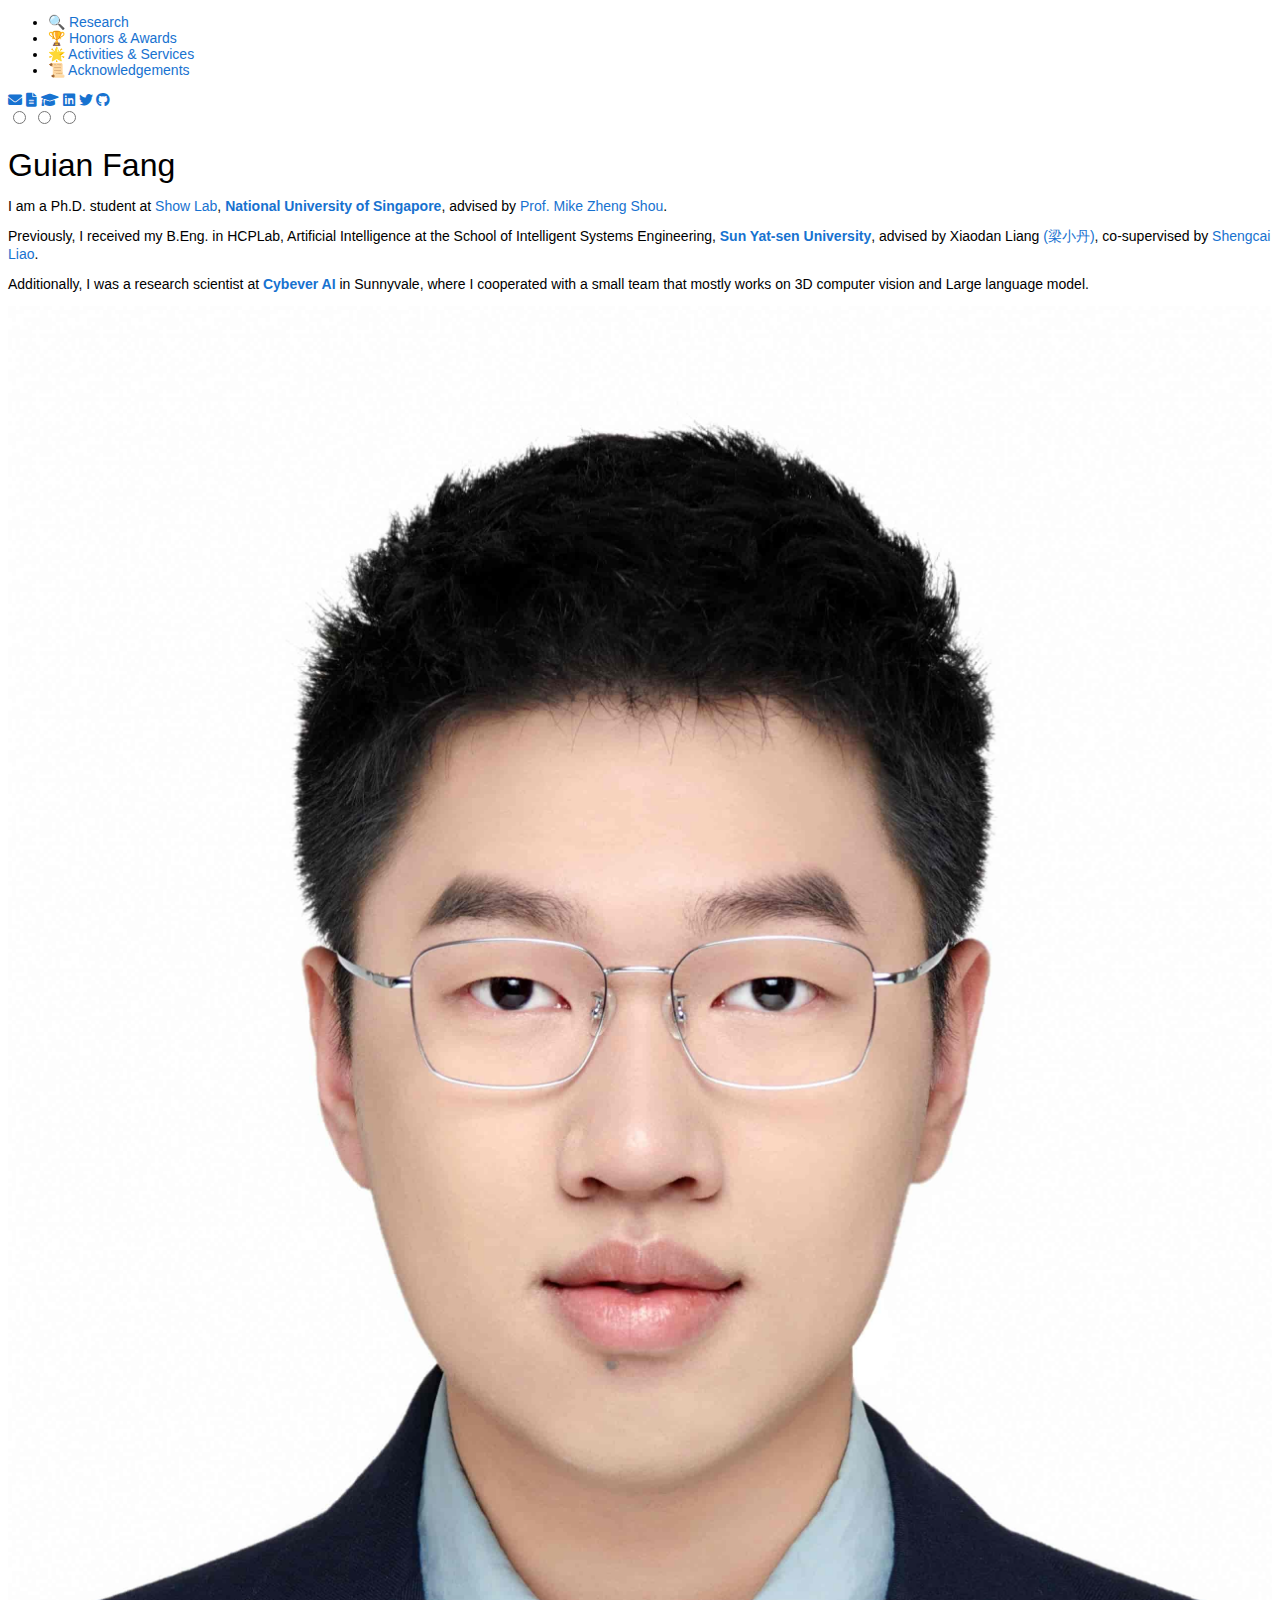
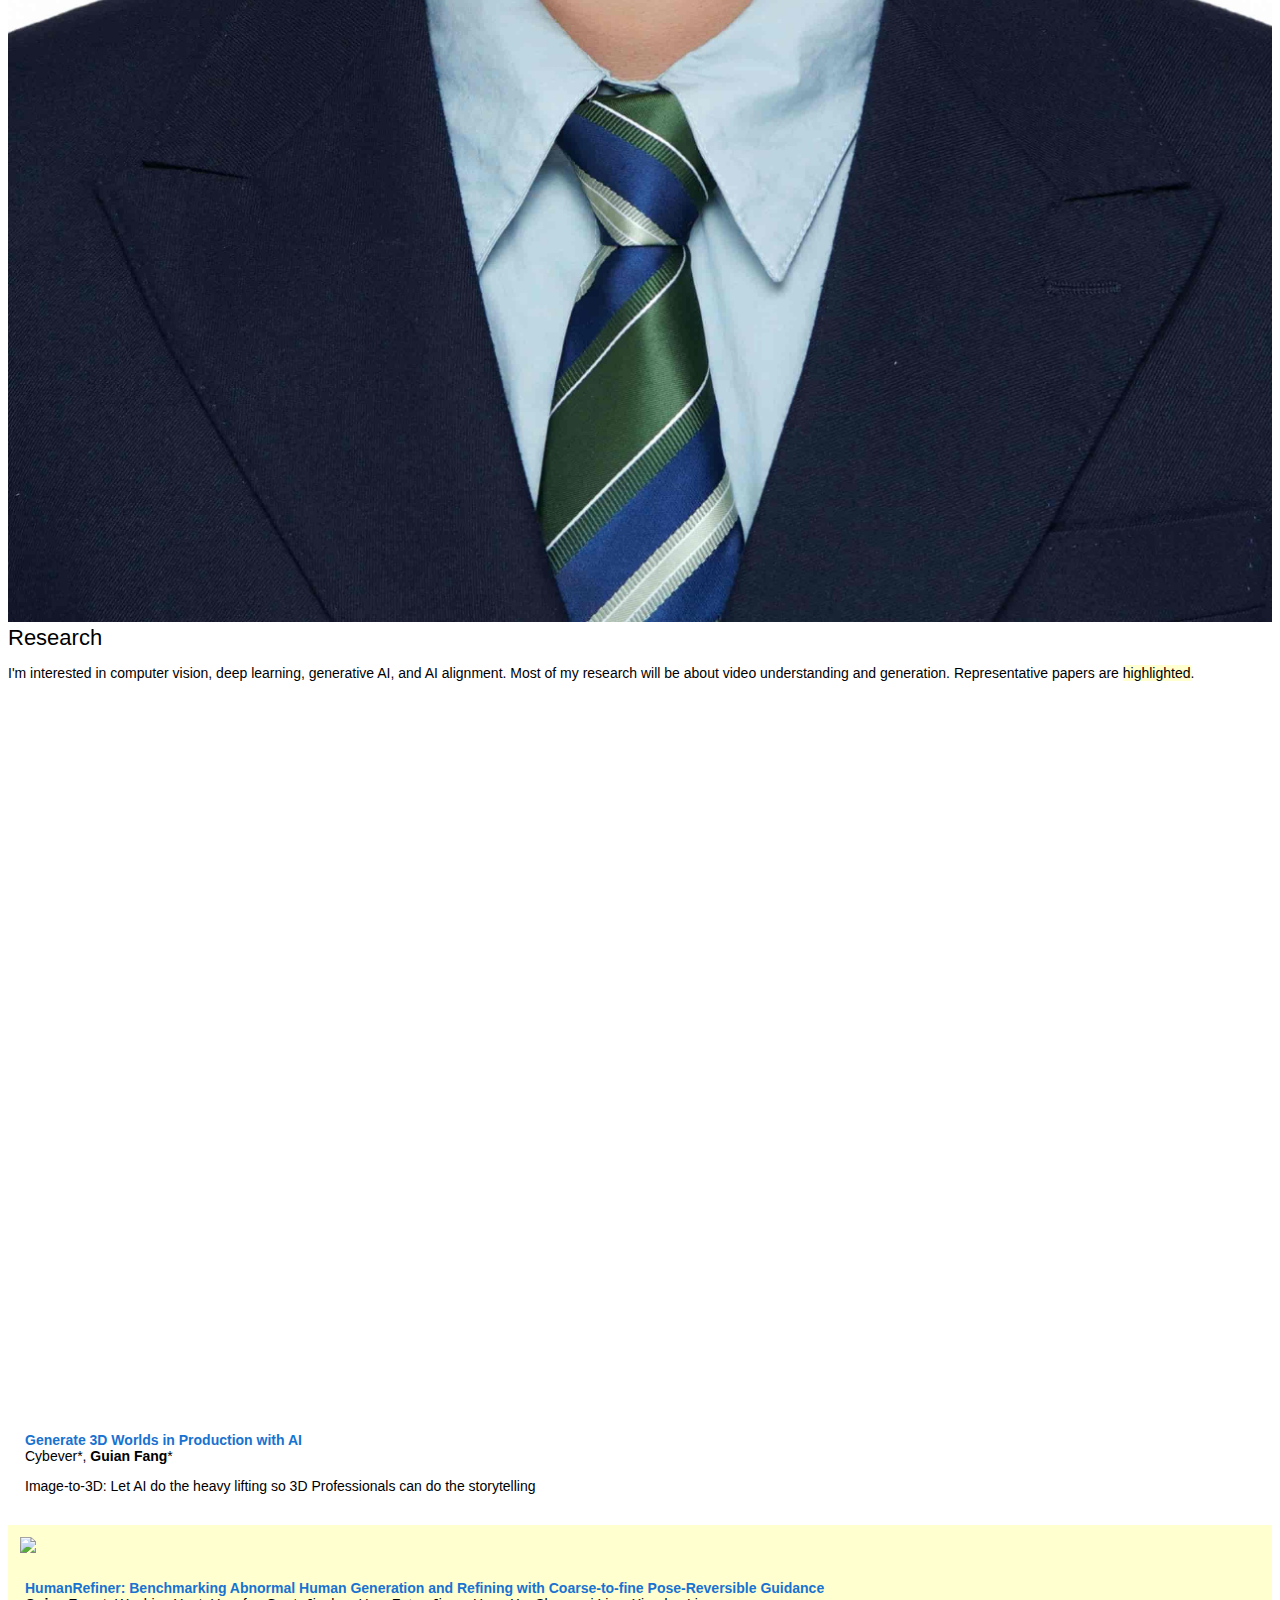
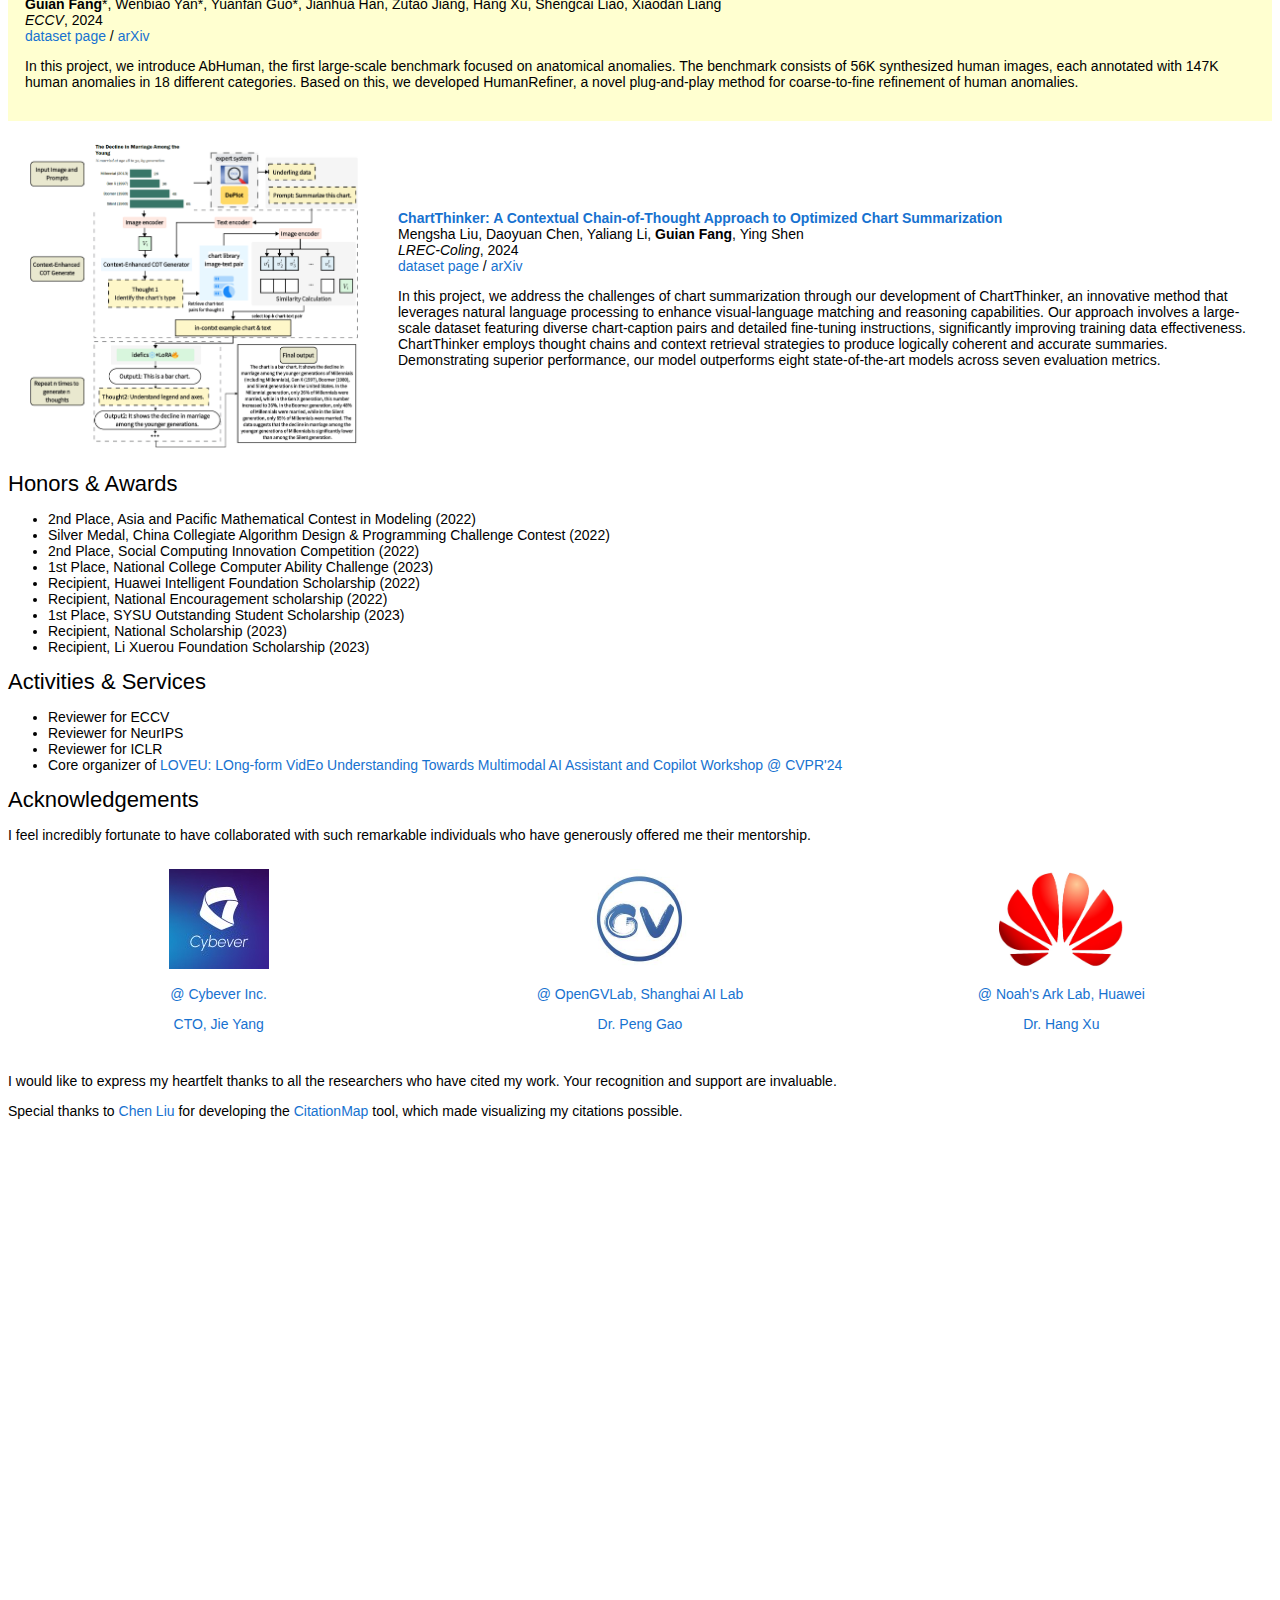
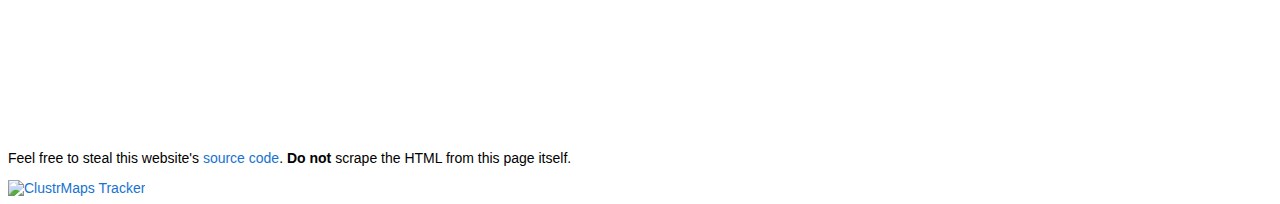
==== index.html @ 1e5a7544 "Update index.html" ====
<!DOCTYPE HTML>
<html lang="en">
<head>
    <meta charset="UTF-8">
    <title>Guian Fang (方桂安)</title>
    <link rel="shortcut icon" href="images/favicon/favicon.ico" type="image/x-icon">
    <meta name="viewport" content="width=device-width, initial-scale=1">
    <link rel="stylesheet" href="https://cdnjs.cloudflare.com/ajax/libs/font-awesome/6.0.0-beta3/css/all.min.css">
    <link rel="stylesheet" href="stylesheet.css">
    <script src="https://unpkg.com/feather-icons"></script>
</head>
<body>
    <nav>
        <ul>
            <li><a href="#research" id="nav-research">🔍 Research</a></li>
            <li><a href="#honors" id="nav-honors">🏆 Honors & Awards</a></li>
            <li><a href="#activities" id="nav-activities">🌟 Activities & Services</a></li>
            <li><a href="#acknowledgements" id="nav-acknowledgements">📜 Acknowledgements</a></li>
        </ul>
        <a href="#top" class="to-top" style="display:none;">⬆️</a>
        <div class="social-icons">
            <a href="mailto:guianfang@u.nus.edu"><i class="fas fa-envelope"></i></a>
            <a href="data/cv.pdf"><i class="fas fa-file-alt"></i></a>
            <a href="https://scholar.google.com/citations?hl=en&user=2z4sraUAAAAJ"><i class="fas fa-graduation-cap"></i></a>
            <a href="https://www.linkedin.com/in/enderfga" target="_blank"><i class="fab fa-linkedin"></i></a>
            <a href="https://twitter.com/Enderfga" target="_blank"><i class="fab fa-twitter"></i></a>
            <a href="https://github.com/Enderfga" target="_blank"><i class="fab fa-github"></i></a>
            <div class="theme-switcher">
                <span><i data-feather="sun"></i></span>
                <div class="three-way-radio">
                    <input type="radio" name="ui-mode" id="footer-ui-mode-left" class="left" value="left" data-action="ui-mode-light">
                    <input type="radio" name="ui-mode" id="footer-ui-mode-center" class="center" value="center" data-action="ui-mode-system">
                    <input type="radio" name="ui-mode" id="footer-ui-mode-right" class="right" value="right" data-action="ui-mode-dark">
                    <div class="indicator"></div>
                </div>
                <span><i data-feather="moon"></i></span>
            </div>
        </div>
    </nav>
    <div id="content">
        <section class="profile-section">
            <div class="profile-text">
                <p class="name">Guian Fang</p>
                <p>I am a Ph.D. student at <a href="https://sites.google.com/view/showlab/">Show Lab</a>, <strong><a href="https://www.nus.edu.sg/">National University of Singapore</a></strong>, advised by <a href="https://scholar.google.com/citations?user=h1-3lSoAAAAJ&hl">Prof. Mike Zheng Shou</a>.</p>
                <p>Previously, I received my B.Eng. in HCPLab, Artificial Intelligence at the School of Intelligent Systems Engineering, <strong><a href="https://ise.sysu.edu.cn/">Sun Yat-sen University</a></strong>, advised by Xiaodan Liang <a href="https://scholar.google.com/citations?view_op=search_authors&mauthors=xiaodan+liang&hl=zh-CN&oi=ao">(梁小丹)</a>, co-supervised by <a href="https://shengcailiao.github.io/">Shengcai Liao</a>.</p>
                <p>Additionally, I was a research scientist at <strong><a href="https://www.cybever.ai/">Cybever AI</a></strong> in Sunnyvale, where I cooperated with a small team that mostly works on 3D computer vision and Large language model.</p>
            </div>
            <div class="profile-image" onmouseover="guian_start()" onmouseout="guian_stop()" style="position: relative; display: inline-block;">
                <div class="image-container" id="guian_image" style="opacity: 0; position: absolute; top: 0; left: 0; width: 100%; height: 100%;">
                  <img src="images/guian.gif" alt="profile photo" style="width: 100%; height: 100%; object-fit: cover;">
                </div>
                <a href="images/guian.jpg">
                  <img src="images/guian.jpg" alt="profile photo" style="max-width: 100%; height: auto; display: block;">
                </a>
              </div>
        </section>


        <section id="research">
            <h2>Research</h2>
            <p>I'm interested in computer vision, deep learning, generative AI, and AI alignment. Most of my research will be about video understanding and generation. Representative papers are <span class="highlight">highlighted</span>.</p>
            <table style="width:100%;">
                <tr>
                    <td style="padding:10px;vertical-align:middle">
                        <div style="position:relative; padding-bottom:56.25%; height:0; overflow:hidden;">
                            <iframe title="vimeo-player" src="https://player.vimeo.com/video/985036345?h=c1f9f7c34b" style="position:absolute; top:0; left:0; width:100%; height:100%; border:none;" frameborder="0"    allowfullscreen></iframe>
                        </div>
                    </td>
                </tr>
                <tr>
                    <td style="padding:15px;vertical-align:middle">
                        <a href="https://www.cybever.ai/">
                            <span class="papertitle">Generate 3D Worlds in Production with AI</span>
                        </a>
                        <br>
                        Cybever*, <strong>Guian Fang</strong>*
                        <br>
                        <p>
                            Image-to-3D: Let AI do the heavy lifting so 3D Professionals can do the storytelling    
                        </p>
                    </td>
                </tr>
            </table>
            
            <table bgcolor="#ffffd0" style="width:100%;">
                <tr>
                  <td style="padding:10px;vertical-align:middle">
                    <img src='images/humanrefiner.jpg' style="width:100%; margin:auto; display:block;">
                  </td>
                </tr>
                <tr>
                  <td style="padding:15px;vertical-align:middle">
                    <a href="https://github.com/Enderfga/HumanRefiner">
                      <span class="papertitle">HumanRefiner: Benchmarking Abnormal Human Generation and Refining with Coarse-to-fine Pose-Reversible Guidance</span>
                    </a>
                    <br>
                    <strong>Guian Fang</strong>*, Wenbiao Yan*, Yuanfan Guo*, Jianhua Han, Zutao Jiang, Hang Xu, Shengcai Liao, Xiaodan Liang
                    <br>
                    <em>ECCV</em>, 2024
                    <br>
                    <a href="https://huggingface.co/datasets/Enderfga/HumanRefiner">dataset page</a> /
                    <a href="https://arxiv.org/abs/2407.06937">arXiv</a>
                    <p>
                      In this project, we introduce AbHuman, the first large-scale benchmark focused on anatomical anomalies. The benchmark consists of 56K synthesized human images, each annotated with 147K human anomalies in 18 different categories. Based on this, we developed HumanRefiner, a novel plug-and-play method for coarse-to-fine refinement of human anomalies.
                    </p>
                  </td>
                </tr>
              </table>
              
            <table style="width:100%;border:0px;border-spacing:0px;border-collapse:separate;margin-right:auto;margin-left:auto;">
                <tr>
                  <td style="width:25%; padding:20px; vertical-align:middle">
                    <img src='images/ChartThinker.png' width="330">
                  </td>
                  <td style="width:75%; padding:20px; vertical-align:middle">
                    <a href="https://github.com/Notonion/ChartThinker">
                      <span class="papertitle">ChartThinker: A Contextual Chain-of-Thought Approach to Optimized Chart Summarization</span>
                    </a>
                    <br>
                    Mengsha Liu, Daoyuan Chen, Yaliang Li, <strong>Guian Fang</strong>, Ying Shen
                    <br>
                    <em>LREC-Coling</em>, 2024
                    <br>
                    <a href="https://huggingface.co/datasets/ChartThinker/Chart-Sum-QA">dataset page</a> /
                    <a href="https://arxiv.org/abs/2403.11236">arXiv</a>
                    <p>
                      In this project, we address the challenges of chart summarization through our development of ChartThinker, an innovative method that leverages natural language processing to enhance visual-language matching and reasoning capabilities. Our approach involves a large-scale dataset featuring diverse chart-caption pairs and detailed fine-tuning instructions, significantly improving training data effectiveness. ChartThinker employs thought chains and context retrieval strategies to produce logically coherent and accurate summaries. Demonstrating superior performance, our model outperforms eight state-of-the-art models across seven evaluation metrics.
                    </p>
                  </td>
                </tr>
              </table>
              
        </section>
        <section id="honors">
            <h2>Honors & Awards</h2>
            <ul>
                <li>2nd Place, Asia and Pacific Mathematical Contest in Modeling (2022)</li>
                <li>Silver Medal, China Collegiate Algorithm Design & Programming Challenge Contest (2022)</li>
                <li>2nd Place, Social Computing Innovation Competition (2022)</li>
                <li>1st Place, National College Computer Ability Challenge (2023)</li>
                <li>Recipient, Huawei Intelligent Foundation Scholarship (2022)</li>
                <li>Recipient, National Encouragement scholarship (2022)</li>
                <li>1st Place, SYSU Outstanding Student Scholarship (2023)</li>
                <li>Recipient, National Scholarship (2023)</li>
                <li>Recipient, Li Xuerou Foundation Scholarship (2023)</li>
            </ul>
        </section>
        <section id="activities">
            <h2>Activities & Services</h2>
            <ul>
                <li>Reviewer for ECCV</li>
                <li>Reviewer for NeurIPS</li>
		<li>Reviewer for ICLR</li>
                <li>Core organizer of <a href="https://sites.google.com/view/loveucvpr24/home">LOVEU: LOng-form VidEo Understanding Towards Multimodal AI Assistant and Copilot Workshop @ CVPR'24</a>
                </li>
            </ul>
        </section>
        <section id="acknowledgements">
            <h2>Acknowledgements</h2>
           <p>I feel incredibly fortunate to have collaborated with such remarkable individuals who have generously offered me their mentorship.</p>
		
        	<table style="width:100%; border:0; border-spacing:0; border-collapse:separate; margin-right:auto; margin-left:auto;">
    <tbody>
        <tr>
            <td style="padding:1%; width:33%; vertical-align:top; text-align:center;">
                <img style="height:100px;" src="images/cybever_logo.jpeg" class="hoverZoomLink" alt="Cybever Logo">
                <p>
                    <a href="https://www.cybever.ai/">@ Cybever Inc.</a>
                </p>
                <p>
                    <a href="https://www.linkedin.com/in/cnjieyang/">CTO, Jie Yang</a>
                </p>
            </td>
            <td style="padding:1%; width:33%; vertical-align:top; text-align:center;">
                <img style="height:100px;" src="images/gvlab.jpeg" class="hoverZoomLink" alt="GVLab Logo">
                <p>
                    <a href="https://alpha-vllm.github.io/">@ OpenGVLab, Shanghai AI Lab</a>
                </p>
                <p>
                    <a href="https://gaopengcuhk.github.io/">Dr. Peng Gao</a>
                </p>
            </td>
            <td style="padding:1%; width:33%; vertical-align:top; text-align:center;">
                <img style="height:100px;" src="images/huawei.jpg" class="hoverZoomLink" alt="Huawei Logo">
                <p>
                    <a href="http://dev3.noahlab.com.hk/index.html">@ Noah's Ark Lab, Huawei</a>
                </p>
                <p>
                    <a href="https://xuhangcn.github.io/">Dr. Hang Xu</a>
                </p>
            </td>
        </tr>
    </tbody>
</table>

            <p>I would like to express my heartfelt thanks to all the researchers who have cited my work. Your recognition and support are invaluable.</p>
            <p>Special thanks to <a href="https://github.com/ChenLiu-1996">Chen Liu</a> for developing the <a href="https://github.com/ChenLiu-1996/CitationMap">CitationMap</a> tool, which made visualizing my citations possible.</p>
        </section>
        <section>
            <iframe src="citation_map.html" style="width:100%;height:600px;border:none;"></iframe>
        </section>
        <footer>
            <p>Feel free to steal this website's <a href="https://github.com/Enderfga/enderfga.github.io">source code</a>. <strong>Do not</strong> scrape the HTML from this page itself.</p>
            <a href='https://clustrmaps.com/site/1c0ri' title='Visit tracker'>
                <img src='//clustrmaps.com/map_v2.png?cl=080808&w=a&t=tt&d=OQrAUhFj6mJpqpj_tmlLF3TJxCsBZJ1Y9W4766QT7XU&co=ffffff&ct=808080' alt='ClustrMaps Tracker'/>
            </a>
        </footer>
    </div>
    <script>
        // 突出显示当前导航项
        document.querySelectorAll('nav a').forEach(link => {
            link.addEventListener('click', function() {
                document.querySelectorAll('nav a').forEach(nav => nav.style.textDecoration = 'none');
                this.style.textDecoration = 'underline';
            });
        });

        // 显示或隐藏回到顶部按钮
        window.onscroll = function() {
            if (document.body.scrollTop > 20 || document.documentElement.scrollTop > 20) {
                document.querySelector('.to-top').style.display = "block";
            } else {
                document.querySelector('.to-top').style.display = "none";
            }
        };

        document.addEventListener('DOMContentLoaded', (event) => {
            feather.replace();

            const body = document.body;
            const radios = document.querySelectorAll('.three-way-radio input');

            radios.forEach(radio => {
                radio.addEventListener('change', () => {
                    if (radio.classList.contains('left')) {
                        body.classList.remove('dark-mode');
                    } else if (radio.classList.contains('right')) {
                        body.classList.add('dark-mode');
                    } else {
                        // Implement system default mode logic here
                    }
                });
            });

            // Click the icons to change mode
            document.querySelector('.theme-switcher span:first-child').addEventListener('click', () => {
                document.getElementById('footer-ui-mode-left').checked = true;
                body.classList.remove('dark-mode');
            });

            document.querySelector('.theme-switcher span:last-child').addEventListener('click', () => {
                document.getElementById('footer-ui-mode-right').checked = true;
                body.classList.add('dark-mode');
            });

            // Initialize to light mode by default
            document.getElementById('footer-ui-mode-left').checked = true;
        });
    </script>
    <script type="text/javascript">
        function guian_start() {
          document.getElementById('guian_image').style.opacity = "1";
        }
      
        function guian_stop() {
          document.getElementById('guian_image').style.opacity = "0";
        }
        guian_stop();
      </script>
</body>
</html>
---- stylesheet.css ----
/* latin-ext */
@font-face {
  font-family: 'Lato';
  font-style: italic;
  font-weight: 400;
  src: local('Lato Italic'), local('Lato-Italic'), url(https://fonts.gstatic.com/s/lato/v15/S6u8w4BMUTPHjxsAUi-qNiXg7eU0.woff2) format('woff2');
  unicode-range: U+0100-024F, U+0259, U+1E00-1EFF, U+2020, U+20A0-20AB, U+20AD-20CF, U+2113, U+2C60-2C7F, U+A720-A7FF;
}
/* latin */
@font-face {
  font-family: 'Lato';
  font-style: italic;
  font-weight: 400;
  src: local('Lato Italic'), local('Lato-Italic'), url(https://fonts.gstatic.com/s/lato/v15/S6u8w4BMUTPHjxsAXC-qNiXg7Q.woff2) format('woff2');
  unicode-range: U+0000-00FF, U+0131, U+0152-0153, U+02BB-02BC, U+02C6, U+02DA, U+02DC, U+2000-206F, U+2074, U+20AC, U+2122, U+2191, U+2193, U+2212, U+2215, U+FEFF, U+FFFD;
}
/* latin-ext */
@font-face {
  font-family: 'Lato';
  font-style: italic;
  font-weight: 700;
  src: local('Lato Bold Italic'), local('Lato-BoldItalic'), url(https://fonts.gstatic.com/s/lato/v15/S6u_w4BMUTPHjxsI5wq_FQftx9897sxZ.woff2) format('woff2');
  unicode-range: U+0100-024F, U+0259, U+1E00-1EFF, U+2020, U+20A0-20AB, U+20AD-20CF, U+2113, U+2C60-2C7F, U+A720-A7FF;
}
/* latin */
@font-face {
  font-family: 'Lato';
  font-style: italic;
  font-weight: 700;
  src: local('Lato Bold Italic'), local('Lato-BoldItalic'), url(https://fonts.gstatic.com/s/lato/v15/S6u_w4BMUTPHjxsI5wq_Gwftx9897g.woff2) format('woff2');
  unicode-range: U+0000-00FF, U+0131, U+0152-0153, U+02BB-02BC, U+02C6, U+02DA, U+02DC, U+2000-206F, U+2074, U+20AC, U+2122, U+2191, U+2193, U+2212, U+2215, U+FEFF, U+FFFD;
}
/* latin-ext */
@font-face {
  font-family: 'Lato';
  font-style: normal;
  font-weight: 400;
  src: local('Lato Regular'), local('Lato-Regular'), url(https://fonts.gstatic.com/s/lato/v15/S6uyw4BMUTPHjxAwXiWtFCfQ7A.woff2) format('woff2');
  unicode-range: U+0100-024F, U+0259, U+1E00-1EFF, U+2020, U+20A0-20AB, U+20AD-20CF, U+2113, U+2C60-2C7F, U+A720-A7FF;
}
/* latin */
@font-face {
  font-family: 'Lato';
  font-style: normal;
  font-weight: 400;
  src: local('Lato Regular'), local('Lato-Regular'), url(https://fonts.gstatic.com/s/lato/v15/S6uyw4BMUTPHjx4wXiWtFCc.woff2) format('woff2');
  unicode-range: U+0000-00FF, U+0131, U+0152-0153, U+02BB-02BC, U+02C6, U+02DA, U+02DC, U+2000-206F, U+2074, U+20AC, U+2122, U+2191, U+2193, U+2212, U+2215, U+FEFF, U+FFFD;
}
/* latin-ext */
@font-face {
  font-family: 'Lato';
  font-style: normal;
  font-weight: 700;
  src: local('Lato Bold'), local('Lato-Bold'), url(https://fonts.gstatic.com/s/lato/v15/S6u9w4BMUTPHh6UVSwaPGQ3q5d0N7w.woff2) format('woff2');
  unicode-range: U+0100-024F, U+0259, U+1E00-1EFF, U+2020, U+20A0-20AB, U+20AD-20CF, U+2113, U+2C60-2C7F, U+A720-A7FF;
}
/* latin */
@font-face {
  font-family: 'Lato';
  font-style: normal;
  font-weight: 700;
  src: local('Lato Bold'), local('Lato-Bold'), url(https://fonts.gstatic.com/s/lato/v15/S6u9w4BMUTPHh6UVSwiPGQ3q5d0.woff2) format('woff2');
  unicode-range: U+0000-00FF, U+0131, U+0152-0153, U+02BB-02BC, U+02C6, U+02DA, U+02DC, U+2000-206F, U+2074, U+20AC, U+2122, U+2191, U+2193, U+2212, U+2215, U+FEFF, U+FFFD;
}

a {
  color: #1772d0;
  text-decoration: none;
}

a:focus,
a:hover {
  color: #f09228;
  text-decoration: none;
}

body,
td,
th,
tr,
p,
a {
  font-family: 'Lato', Verdana, Helvetica, sans-serif;
  font-size: 14px;
}

strong {
  font-family: 'Lato', Verdana, Helvetica, sans-serif;
  font-size: 14px;
}

h2 {
  margin: 0;
  font-weight: normal;
  font-family: 'Lato', Verdana, Helvetica, sans-serif;
  font-size: 22px;
}

.papertitle {
  font-family: 'Lato', Verdana, Helvetica, sans-serif;
  font-size: 14px;
  font-weight: 700;
}

.name {
  padding-top: 20px;
  margin: 0;
  font-family: 'Lato', Verdana, Helvetica, sans-serif;
  font-size: 32px;
}

.one {
  width: 160px;
  height: 160px;
  position: relative;
}

.two {
  width: 160px;
  height: 160px;
  position: absolute;
  transition: opacity .2s ease-in-out;
  -moz-transition: opacity .2s ease-in-out;
  -webkit-transition: opacity .2s ease-in-out;
}

.fade {
  transition: opacity .2s ease-in-out;
  -moz-transition: opacity .2s ease-in-out;
  -webkit-transition: opacity .2s ease-in-out;
}

span.highlight {
  background-color: #ffffd0;
}
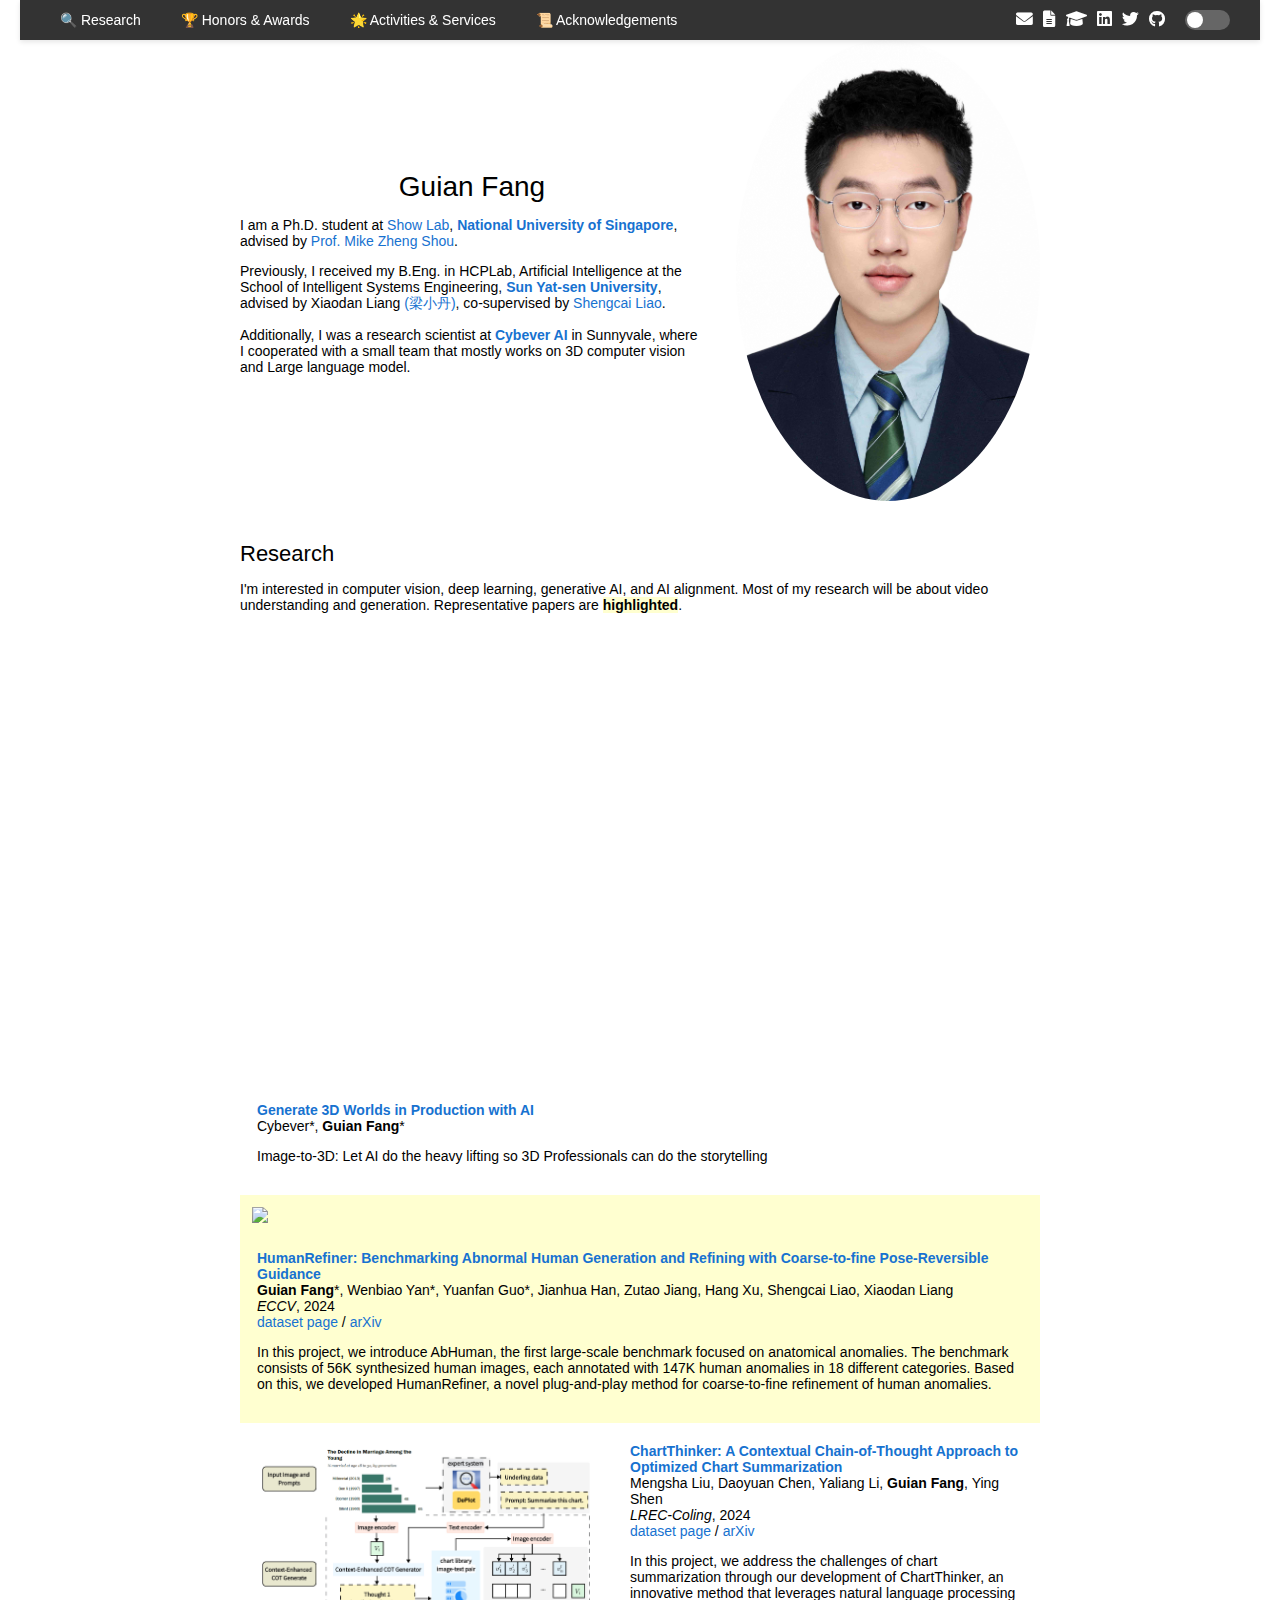
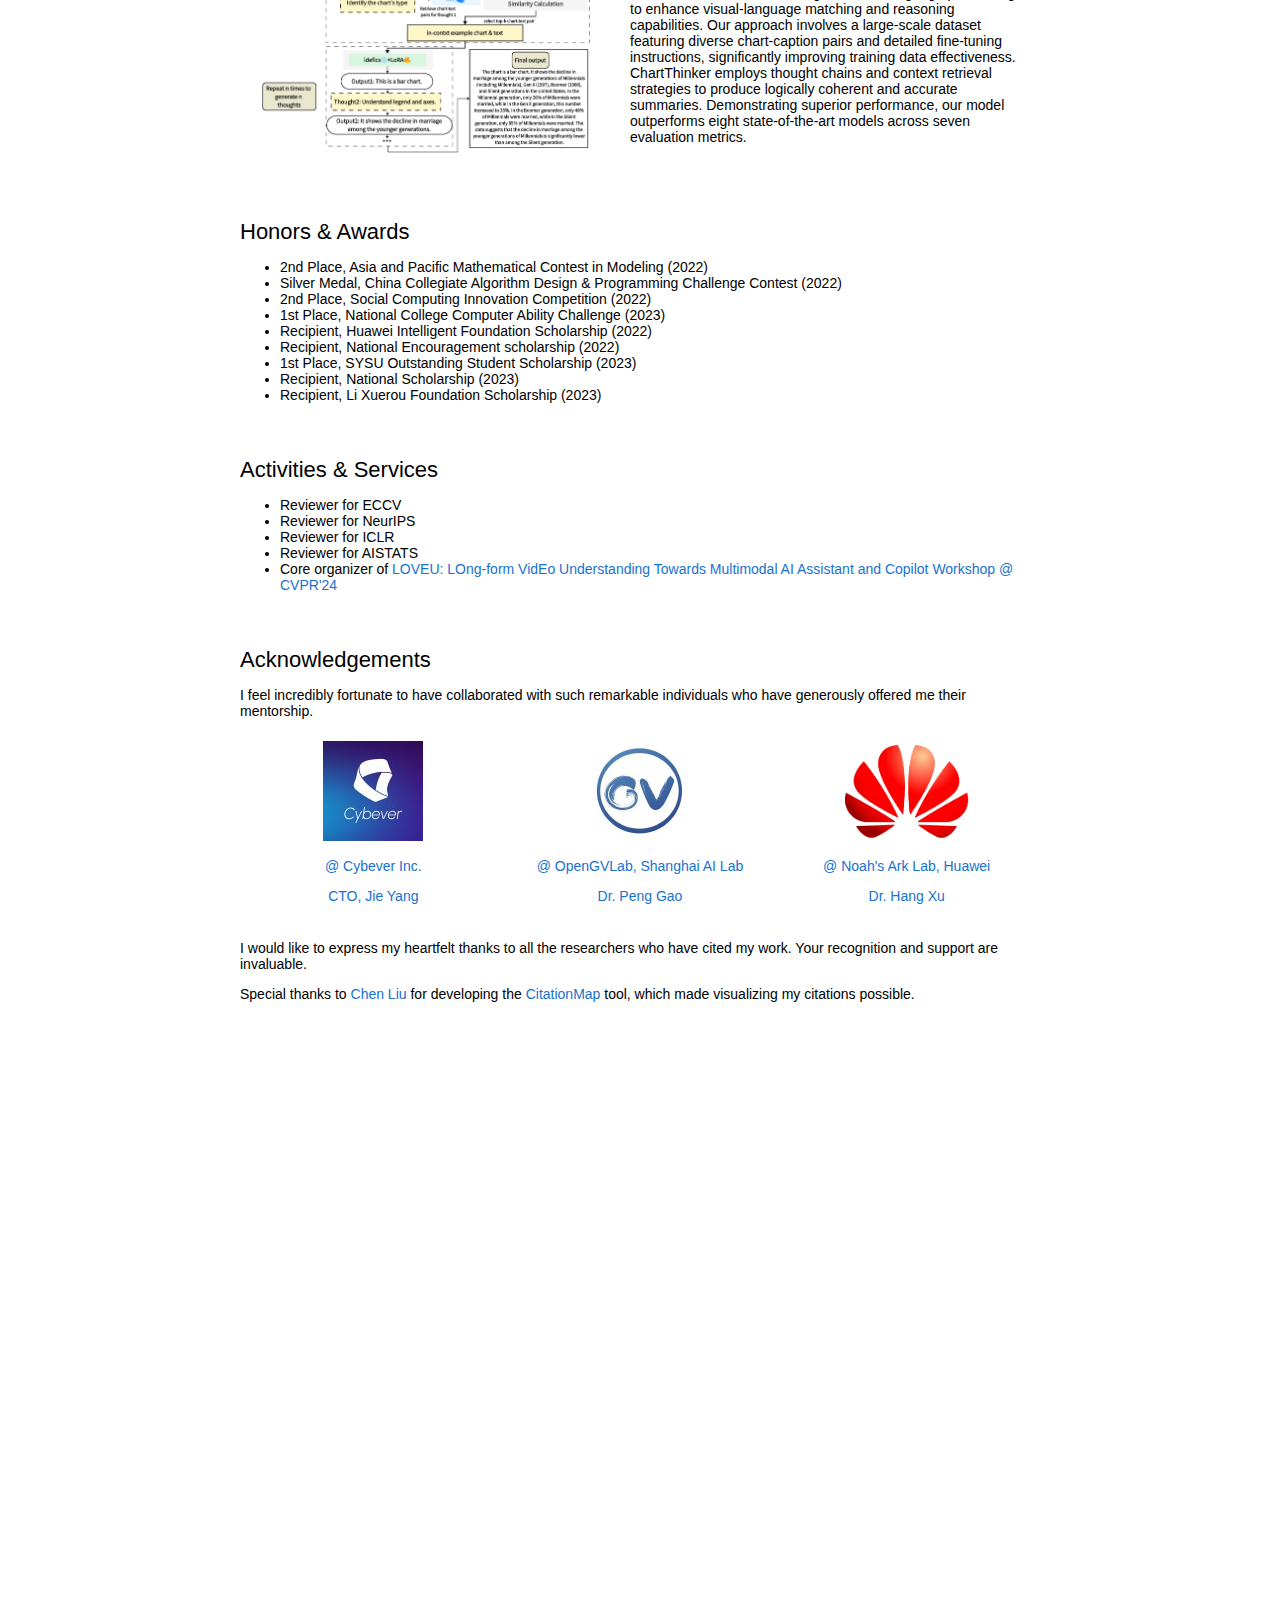
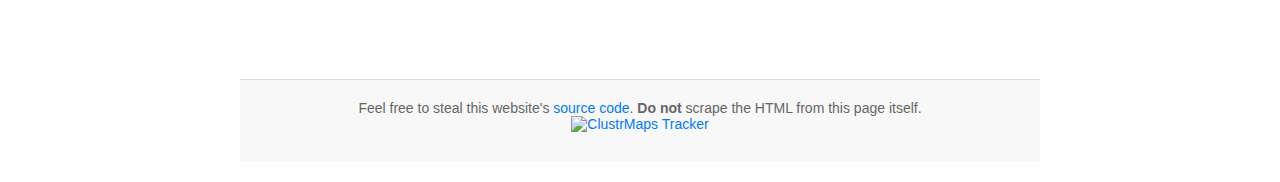
==== commit faa3891b: "Update index.html" ====
--- a/index.html
+++ b/index.html
@@ -151,6 +151,7 @@
                 <li>Reviewer for ECCV</li>
                 <li>Reviewer for NeurIPS</li>
 		<li>Reviewer for ICLR</li>
+		<li>Reviewer for AISTATS</li>
                 <li>Core organizer of <a href="https://sites.google.com/view/loveucvpr24/home">LOVEU: LOng-form VidEo Understanding Towards Multimodal AI Assistant and Copilot Workshop @ CVPR'24</a>
                 </li>
             </ul>
--- a/stylesheet.css
+++ b/stylesheet.css
@@ -132,4 +132,168 @@
 
 span.highlight {
   background-color: #ffffd0;
-}+}
+    footer {
+        background-color: #f8f8f8; /* 背景色 */
+        padding: 20px; /* 内边距 */
+        text-align: center; /* 文本居中 */
+        border-top: 1px solid #ddd; /* 顶部边框 */
+    }
+    footer a {
+        color: #007BFF; /* 链接颜色 */
+        text-decoration: none; /* 移除链接下划线 */
+    }
+    footer a:hover {
+        text-decoration: underline; /* 鼠标悬停时添加下划线 */
+    }
+    footer img {
+        max-width: 100%; /* 图像最大宽度 */
+        height: auto; /* 图像自动高度 */
+        margin-bottom: 10px; /* 图像下方外边距 */
+    }
+    footer p {
+        font-size: 14px; /* 字体大小 */
+        color: #666; /* 字体颜色 */
+        margin: 0; /* 移除默认外边距 */
+    }
+    body {
+        font-family: Arial, sans-serif;
+        margin: 0;
+        padding: 0;
+        transition: background-color 0.3s, color 0.3s;
+    }
+    nav {
+        width: 100%;
+        max-width: 1200px;
+        margin: 0 auto;
+        background: #333;
+        position: fixed;
+        top: 0;
+        left: 0;
+        right: 0;
+        z-index: 1000;
+        display: flex;
+        justify-content: space-between;
+        align-items: center;
+        padding: 10px 20px;
+        box-shadow: 0 2px 5px rgba(0, 0, 0, 0.1);
+    }
+    nav ul {
+        margin: 0;
+        padding: 0;
+        list-style: none;
+        display: flex;
+    }
+    nav ul li {
+        margin: 0 10px;
+    }
+    nav ul li a {
+        color: #fff;
+        text-decoration: none;
+        font-size: 1em;
+        padding: 10px;
+    }
+    nav ul li a:hover {
+        color: #ccc;
+    }
+    .social-icons {
+        display: flex;
+        align-items: center;
+    }
+    .social-icons a {
+        color: #fff;
+        margin-left: 10px;
+        font-size: 1.2em;
+    }
+    .social-icons a:hover {
+        color: #ccc;
+    }
+    .theme-switcher {
+        display: flex;
+        align-items: center;
+        color: #fff;
+        font-size: 1.2em;
+        margin-left: 10px;
+    }
+    .three-way-radio {
+        position: relative;
+        display: flex;
+        align-items: center;
+        margin: 0 10px;
+        width: 45px; /* 调整宽度以适应新的位置 */
+        height: 20px;
+        background-color: #666;
+        border-radius: 10px;
+    }
+    .three-way-radio input {
+        display: none;
+    }
+    .three-way-radio label {
+        display: none;
+    }
+    .indicator {
+        position: absolute;
+        top: 2px;
+        left: 2px;
+        width: 16px;
+        height: 16px;
+        background-color: #fff;
+        border-radius: 50%;
+        transition: transform 0.3s ease;
+    }
+    #footer-ui-mode-left:checked ~ .indicator {
+        transform: translateX(0);
+    }
+    #footer-ui-mode-center:checked ~ .indicator {
+        transform: translateX(22px); /* 调整为合适的位置 */
+    }
+    #footer-ui-mode-right:checked ~ .indicator {
+        transform: translateX(25px); /* 调整为合适的位置 */
+    }
+    #content {
+        padding-top: 70px;
+        width: 100%;
+        max-width: 800px;
+        margin: 0 auto;
+        padding: 20px;
+    }
+    section {
+        padding: 20px 0;
+    }
+    .name {
+        text-align: center;
+        font-size: 2em;
+    }
+    .highlight {
+        font-weight: bold;
+    }
+    .profile-section {
+        display: flex;
+        align-items: center;
+        justify-content: space-between;
+    }
+    .profile-text {
+        width: 58%;
+    }
+    .profile-image {
+        width: 38%;
+        max-width: 38%;
+    }
+    .profile-image img {
+        width: 100%;
+        border-radius: 50%;
+    }
+    .dark-mode {
+        background-color: #121212;
+        color: #ffffff;
+    }
+    nav a.to-top {
+    position: fixed;
+    right: 20px;
+    bottom: 20px;
+    background: #666;
+    color: #fff;
+    padding: 10px;
+    border-radius: 5px;
+    text-decoration: none;
+}
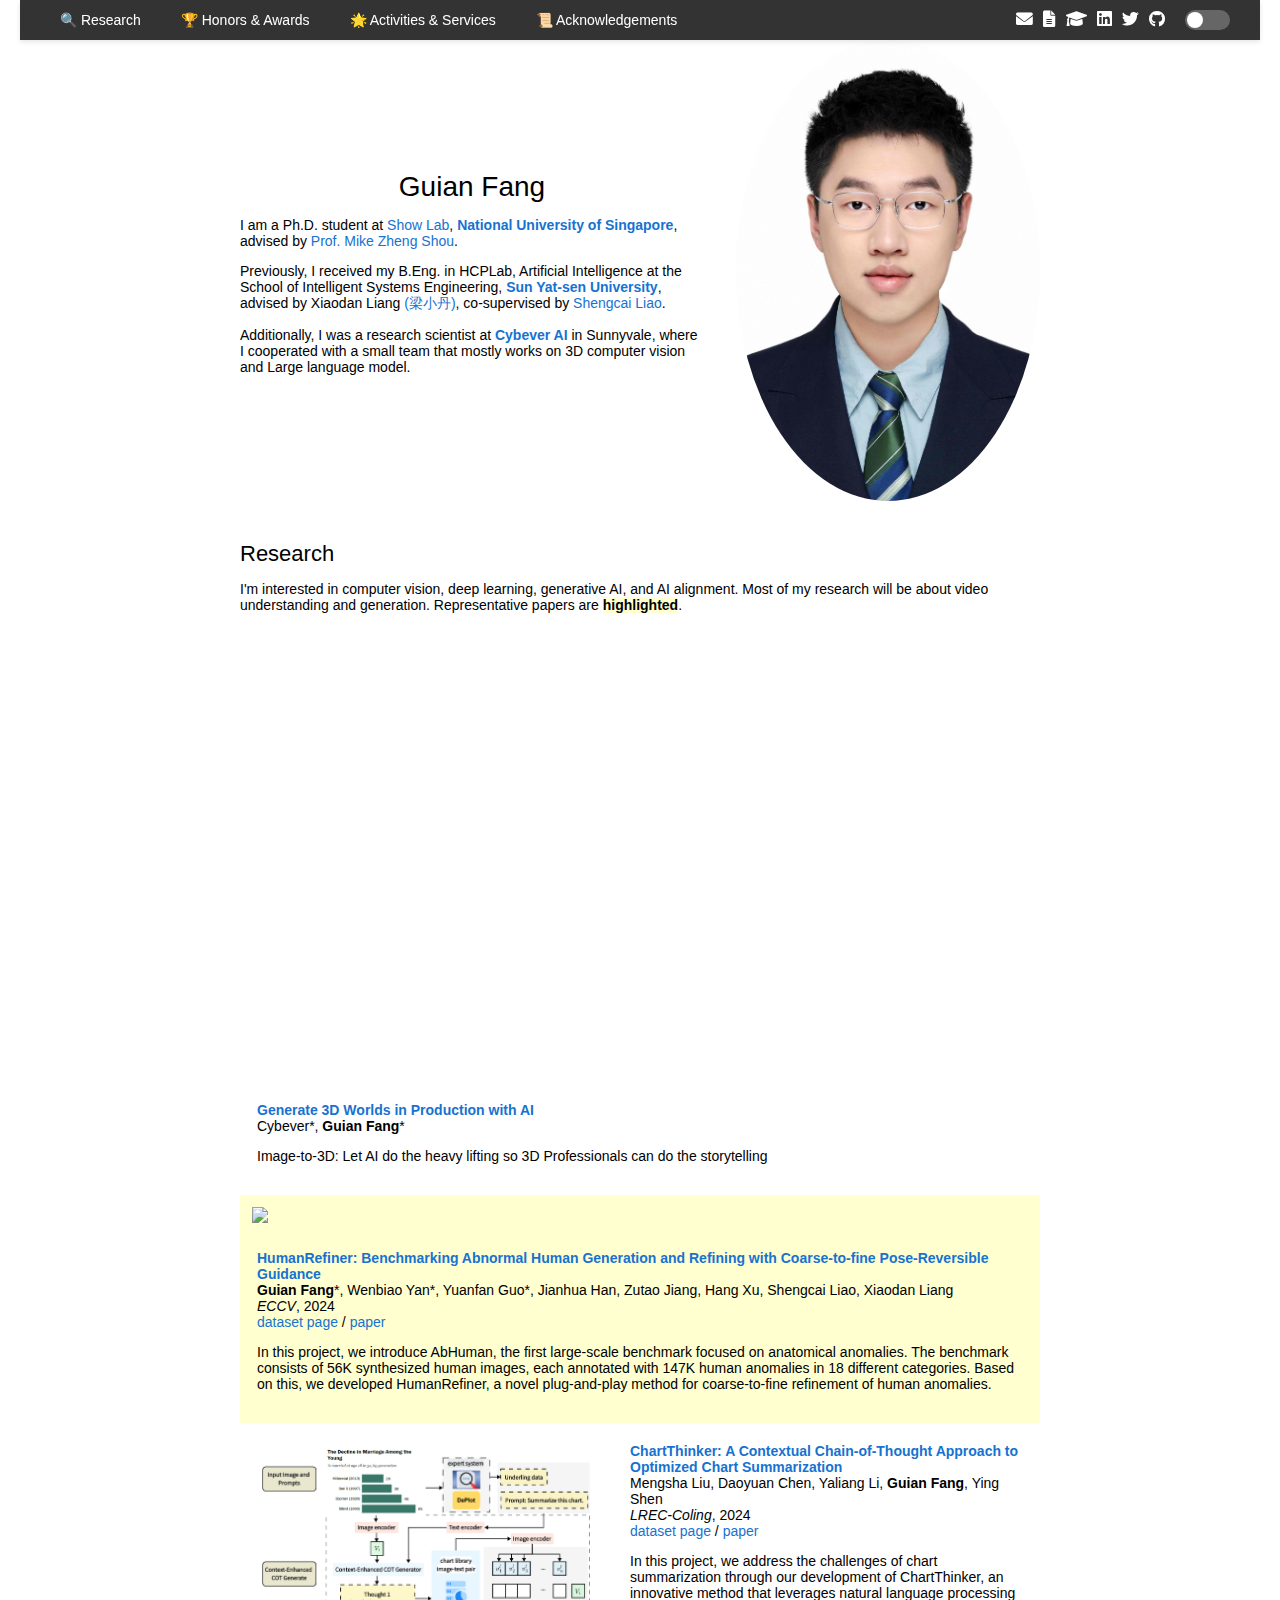
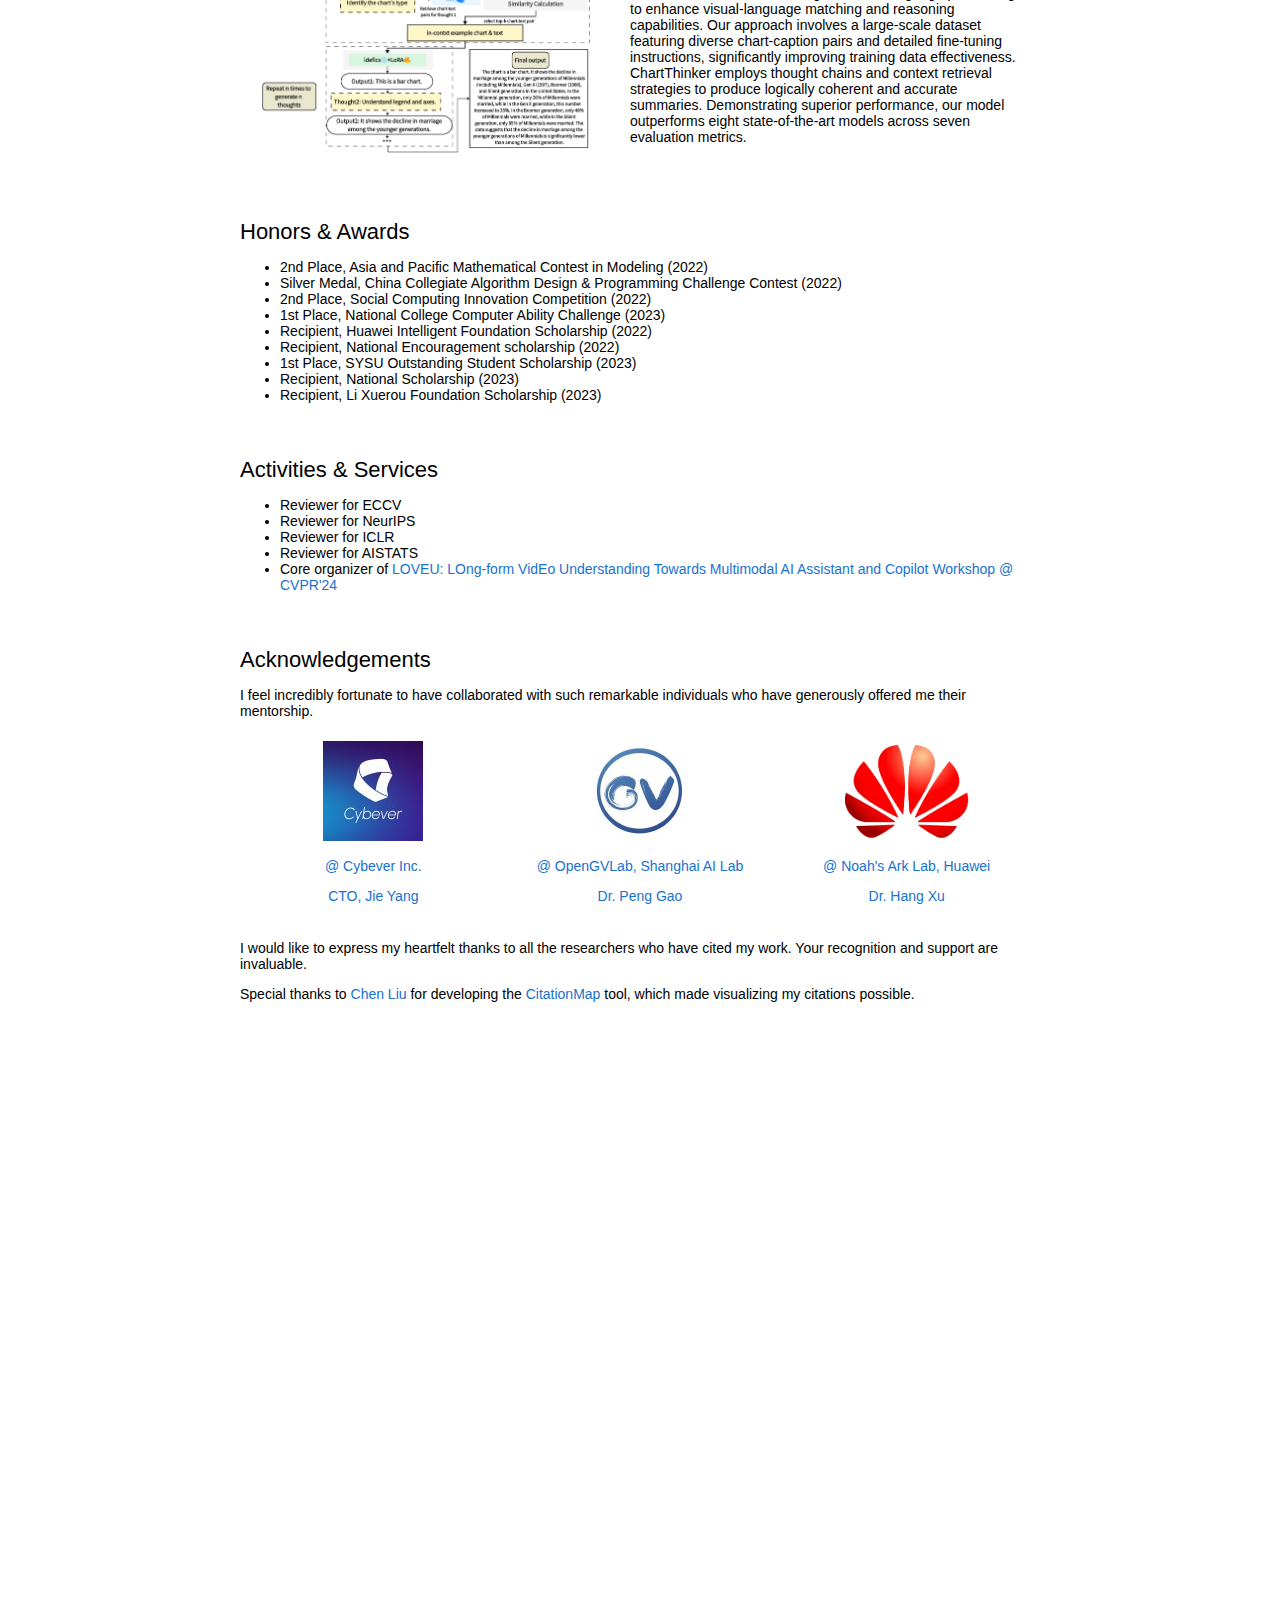
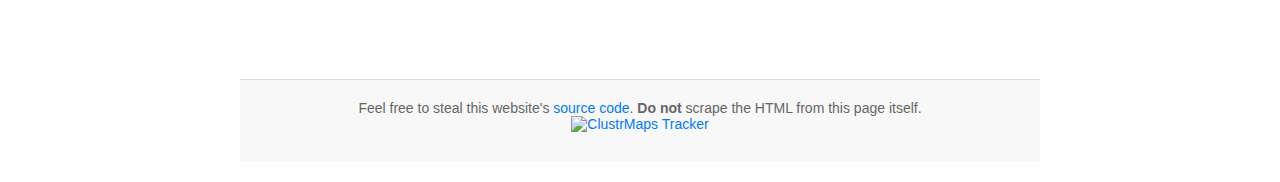
==== commit f01ca560: "Update index.html" ====
--- a/index.html
+++ b/index.html
@@ -99,7 +99,7 @@
                     <em>ECCV</em>, 2024
                     <br>
                     <a href="https://huggingface.co/datasets/Enderfga/HumanRefiner">dataset page</a> /
-                    <a href="https://arxiv.org/abs/2407.06937">arXiv</a>
+                    <a href="https://www.ecva.net/papers/eccv_2024/papers_ECCV/papers/04696.pdf">paper</a>
                     <p>
                       In this project, we introduce AbHuman, the first large-scale benchmark focused on anatomical anomalies. The benchmark consists of 56K synthesized human images, each annotated with 147K human anomalies in 18 different categories. Based on this, we developed HumanRefiner, a novel plug-and-play method for coarse-to-fine refinement of human anomalies.
                     </p>
@@ -122,7 +122,7 @@
                     <em>LREC-Coling</em>, 2024
                     <br>
                     <a href="https://huggingface.co/datasets/ChartThinker/Chart-Sum-QA">dataset page</a> /
-                    <a href="https://arxiv.org/abs/2403.11236">arXiv</a>
+                    <a href="https://aclanthology.org/2024.lrec-main.273/">paper</a>
                     <p>
                       In this project, we address the challenges of chart summarization through our development of ChartThinker, an innovative method that leverages natural language processing to enhance visual-language matching and reasoning capabilities. Our approach involves a large-scale dataset featuring diverse chart-caption pairs and detailed fine-tuning instructions, significantly improving training data effectiveness. ChartThinker employs thought chains and context retrieval strategies to produce logically coherent and accurate summaries. Demonstrating superior performance, our model outperforms eight state-of-the-art models across seven evaluation metrics.
                     </p>
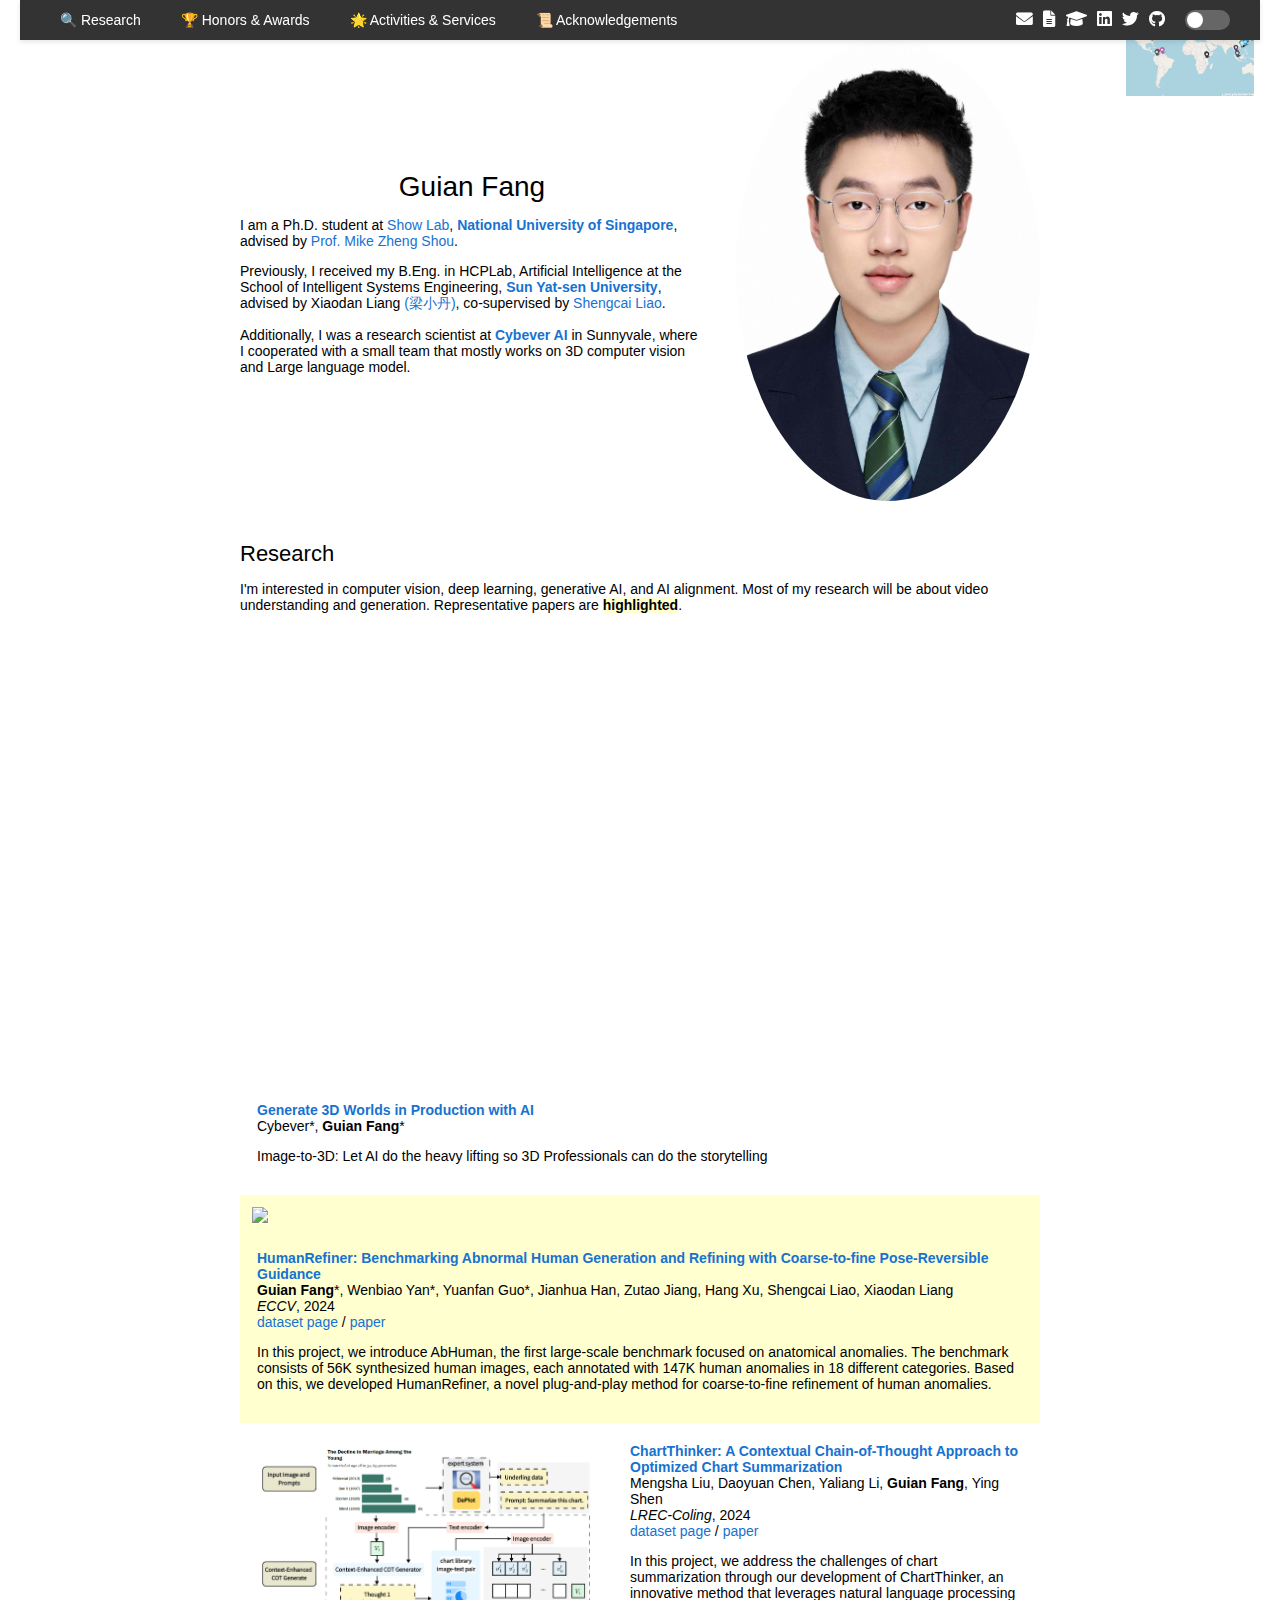
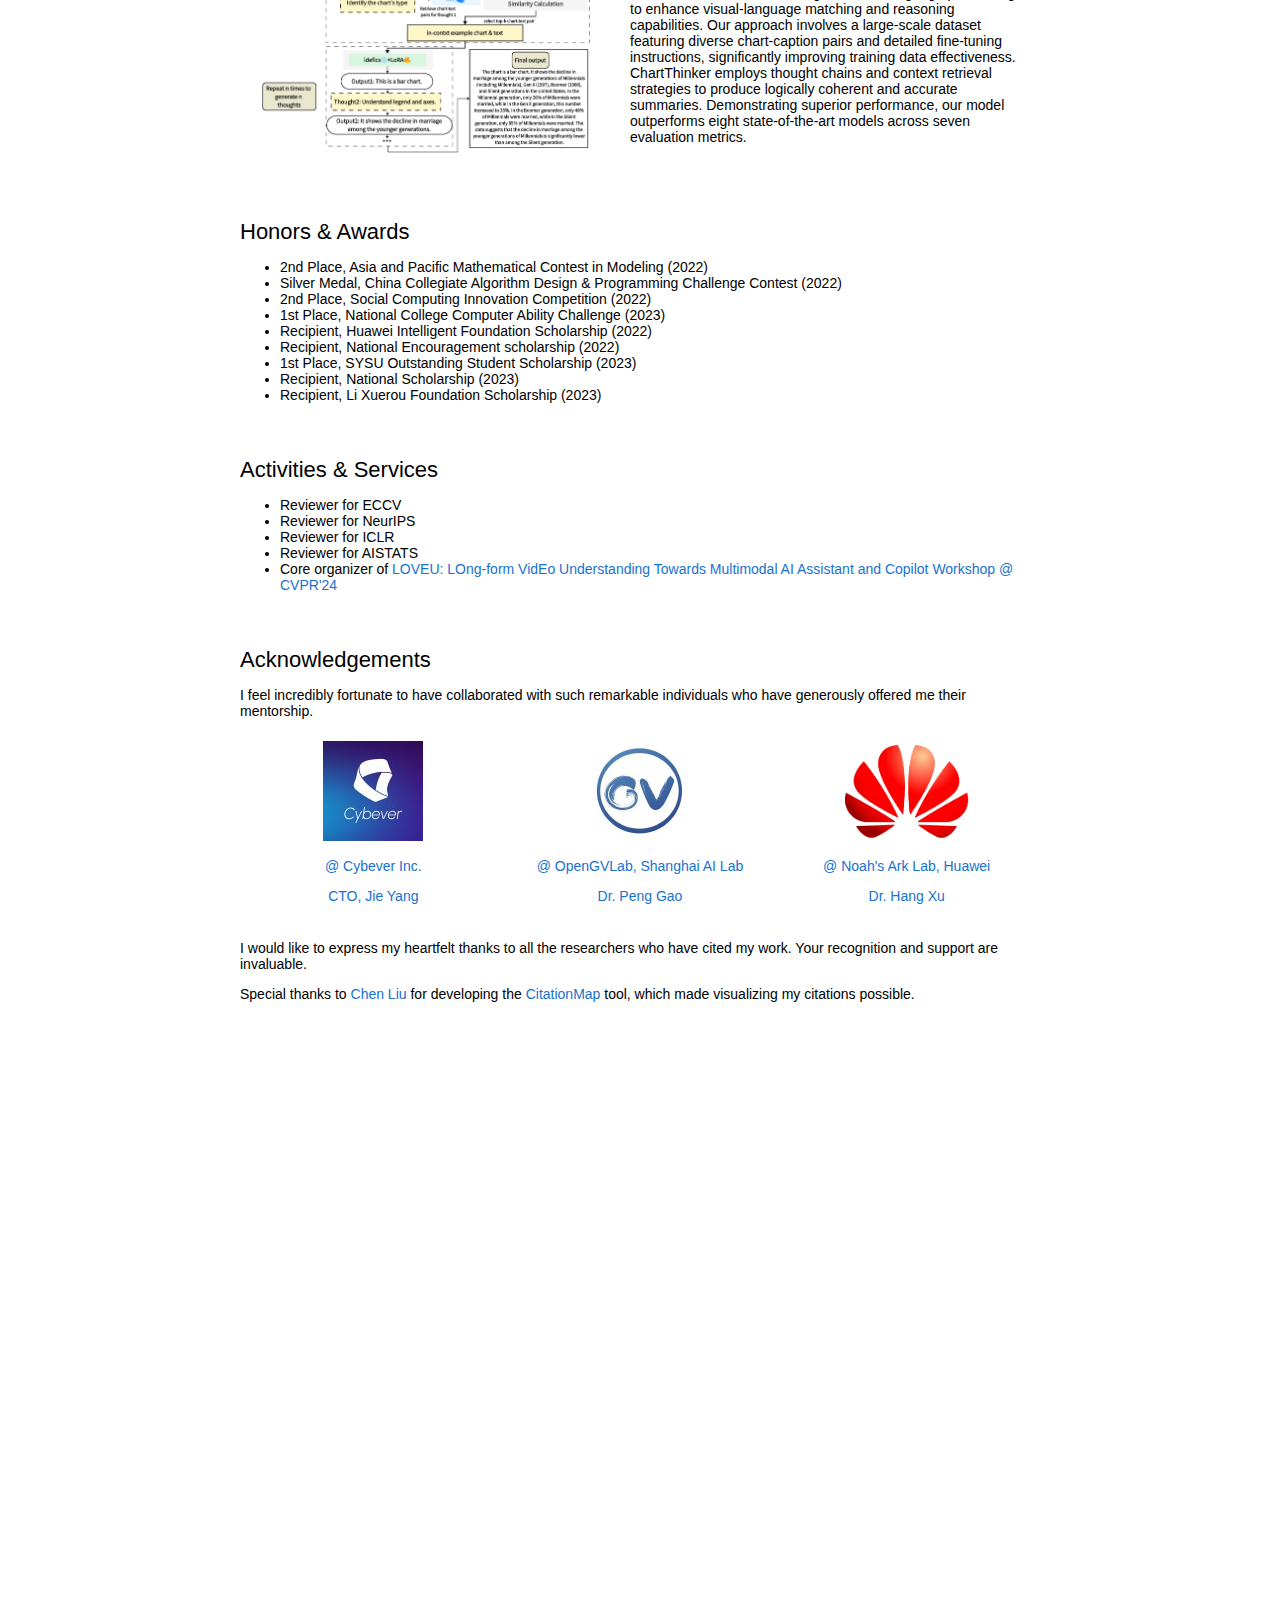
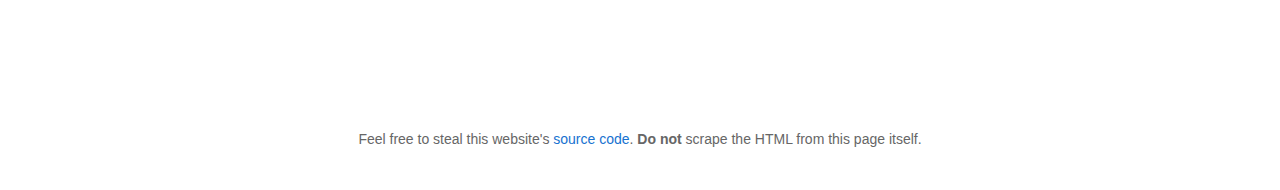
==== commit 58416d88: "new map" ====
--- a/index.html
+++ b/index.html
@@ -10,33 +10,45 @@
     <script src="https://unpkg.com/feather-icons"></script>
 </head>
 <body>
-    <nav>
-        <ul>
-            <li><a href="#research" id="nav-research">🔍 Research</a></li>
-            <li><a href="#honors" id="nav-honors">🏆 Honors & Awards</a></li>
-            <li><a href="#activities" id="nav-activities">🌟 Activities & Services</a></li>
-            <li><a href="#acknowledgements" id="nav-acknowledgements">📜 Acknowledgements</a></li>
-        </ul>
-        <a href="#top" class="to-top" style="display:none;">⬆️</a>
-        <div class="social-icons">
-            <a href="mailto:guianfang@u.nus.edu"><i class="fas fa-envelope"></i></a>
-            <a href="data/cv.pdf"><i class="fas fa-file-alt"></i></a>
-            <a href="https://scholar.google.com/citations?hl=en&user=2z4sraUAAAAJ"><i class="fas fa-graduation-cap"></i></a>
-            <a href="https://www.linkedin.com/in/enderfga" target="_blank"><i class="fab fa-linkedin"></i></a>
-            <a href="https://twitter.com/Enderfga" target="_blank"><i class="fab fa-twitter"></i></a>
-            <a href="https://github.com/Enderfga" target="_blank"><i class="fab fa-github"></i></a>
-            <div class="theme-switcher">
-                <span><i data-feather="sun"></i></span>
-                <div class="three-way-radio">
-                    <input type="radio" name="ui-mode" id="footer-ui-mode-left" class="left" value="left" data-action="ui-mode-light">
-                    <input type="radio" name="ui-mode" id="footer-ui-mode-center" class="center" value="center" data-action="ui-mode-system">
-                    <input type="radio" name="ui-mode" id="footer-ui-mode-right" class="right" value="right" data-action="ui-mode-dark">
-                    <div class="indicator"></div>
-                </div>
-                <span><i data-feather="moon"></i></span>
+ <!-- 地图部分 -->
+<!-- 左侧地图 -->
+<a href='https://clustrmaps.com/site/1c0ri' title='Visit tracker' style="position: fixed; top: 0; left: 2vw; z-index: 999;">
+    <img src='//clustrmaps.com/map_v2.png?cl=080808&w=a&t=tt&d=OQrAUhFj6mJpqpj_tmlLF3TJxCsBZJ1Y9W4766QT7XU&co=ffffff&ct=808080' alt='ClustrMaps Tracker' style="width: 10vw; min-width: 120px; max-width: 180px;"/>
+</a>
+
+<!-- 右侧citation map -->
+<a href="citation_map.html" style="position: fixed; top: 0; right: 2vw; z-index: 999;">
+    <img src="citation_map.png" alt="Citation Map" style="width: 10vw; min-width: 120px; max-width: 180px;"/>
+</a>
+
+<!-- 导航栏部分 -->
+<nav style="padding: 2 0vw;"> <!-- 使用vw单位使padding随视窗宽度变化 -->
+    <ul>
+        <li><a href="#research" id="nav-research">🔍 Research</a></li>
+        <li><a href="#honors" id="nav-honors">🏆 Honors & Awards</a></li>
+        <li><a href="#activities" id="nav-activities">🌟 Activities & Services</a></li>
+        <li><a href="#acknowledgements" id="nav-acknowledgements">📜 Acknowledgements</a></li>
+    </ul>
+    <a href="#top" class="to-top" style="display:none;">⬆️</a>
+    <div class="social-icons">
+        <a href="mailto:guianfang@u.nus.edu"><i class="fas fa-envelope"></i></a>
+        <a href="data/cv.pdf"><i class="fas fa-file-alt"></i></a>
+        <a href="https://scholar.google.com/citations?hl=en&user=2z4sraUAAAAJ"><i class="fas fa-graduation-cap"></i></a>
+        <a href="https://www.linkedin.com/in/enderfga" target="_blank"><i class="fab fa-linkedin"></i></a>
+        <a href="https://twitter.com/Enderfga" target="_blank"><i class="fab fa-twitter"></i></a>
+        <a href="https://github.com/Enderfga" target="_blank"><i class="fab fa-github"></i></a>
+        <div class="theme-switcher">
+            <span><i data-feather="sun"></i></span>
+            <div class="three-way-radio">
+                <input type="radio" name="ui-mode" id="footer-ui-mode-left" class="left" value="left" data-action="ui-mode-light">
+                <input type="radio" name="ui-mode" id="footer-ui-mode-center" class="center" value="center" data-action="ui-mode-system">
+                <input type="radio" name="ui-mode" id="footer-ui-mode-right" class="right" value="right" data-action="ui-mode-dark">
+                <div class="indicator"></div>
             </div>
+            <span><i data-feather="moon"></i></span>
         </div>
-    </nav>
+    </div>
+</nav>
     <div id="content">
         <section class="profile-section">
             <div class="profile-text">
@@ -202,9 +214,6 @@
         </section>
         <footer>
             <p>Feel free to steal this website's <a href="https://github.com/Enderfga/enderfga.github.io">source code</a>. <strong>Do not</strong> scrape the HTML from this page itself.</p>
-            <a href='https://clustrmaps.com/site/1c0ri' title='Visit tracker'>
-                <img src='//clustrmaps.com/map_v2.png?cl=080808&w=a&t=tt&d=OQrAUhFj6mJpqpj_tmlLF3TJxCsBZJ1Y9W4766QT7XU&co=ffffff&ct=808080' alt='ClustrMaps Tracker'/>
-            </a>
         </footer>
     </div>
     <script>
--- a/stylesheet.css
+++ b/stylesheet.css
@@ -134,27 +134,26 @@
   background-color: #ffffd0;
 }
     footer {
-        background-color: #f8f8f8; /* 背景色 */
-        padding: 20px; /* 内边距 */
-        text-align: center; /* 文本居中 */
-        border-top: 1px solid #ddd; /* 顶部边框 */
+        padding: 30px 0 20px;
+        text-align: center;
+        margin-top: 20px;
     }
     footer a {
-        color: #007BFF; /* 链接颜色 */
-        text-decoration: none; /* 移除链接下划线 */
+        color: #1772d0;
+        text-decoration: none;
+        transition: color 0.3s ease;
     }
     footer a:hover {
-        text-decoration: underline; /* 鼠标悬停时添加下划线 */
-    }
-    footer img {
-        max-width: 100%; /* 图像最大宽度 */
-        height: auto; /* 图像自动高度 */
-        margin-bottom: 10px; /* 图像下方外边距 */
+        color: #f09228;
     }
     footer p {
-        font-size: 14px; /* 字体大小 */
-        color: #666; /* 字体颜色 */
-        margin: 0; /* 移除默认外边距 */
+        font-size: 14px;
+        color: #666;
+        margin: 0;
+        line-height: 1.5;
+    }
+    .dark-mode footer p {
+        color: #999;
     }
     body {
         font-family: Arial, sans-serif;
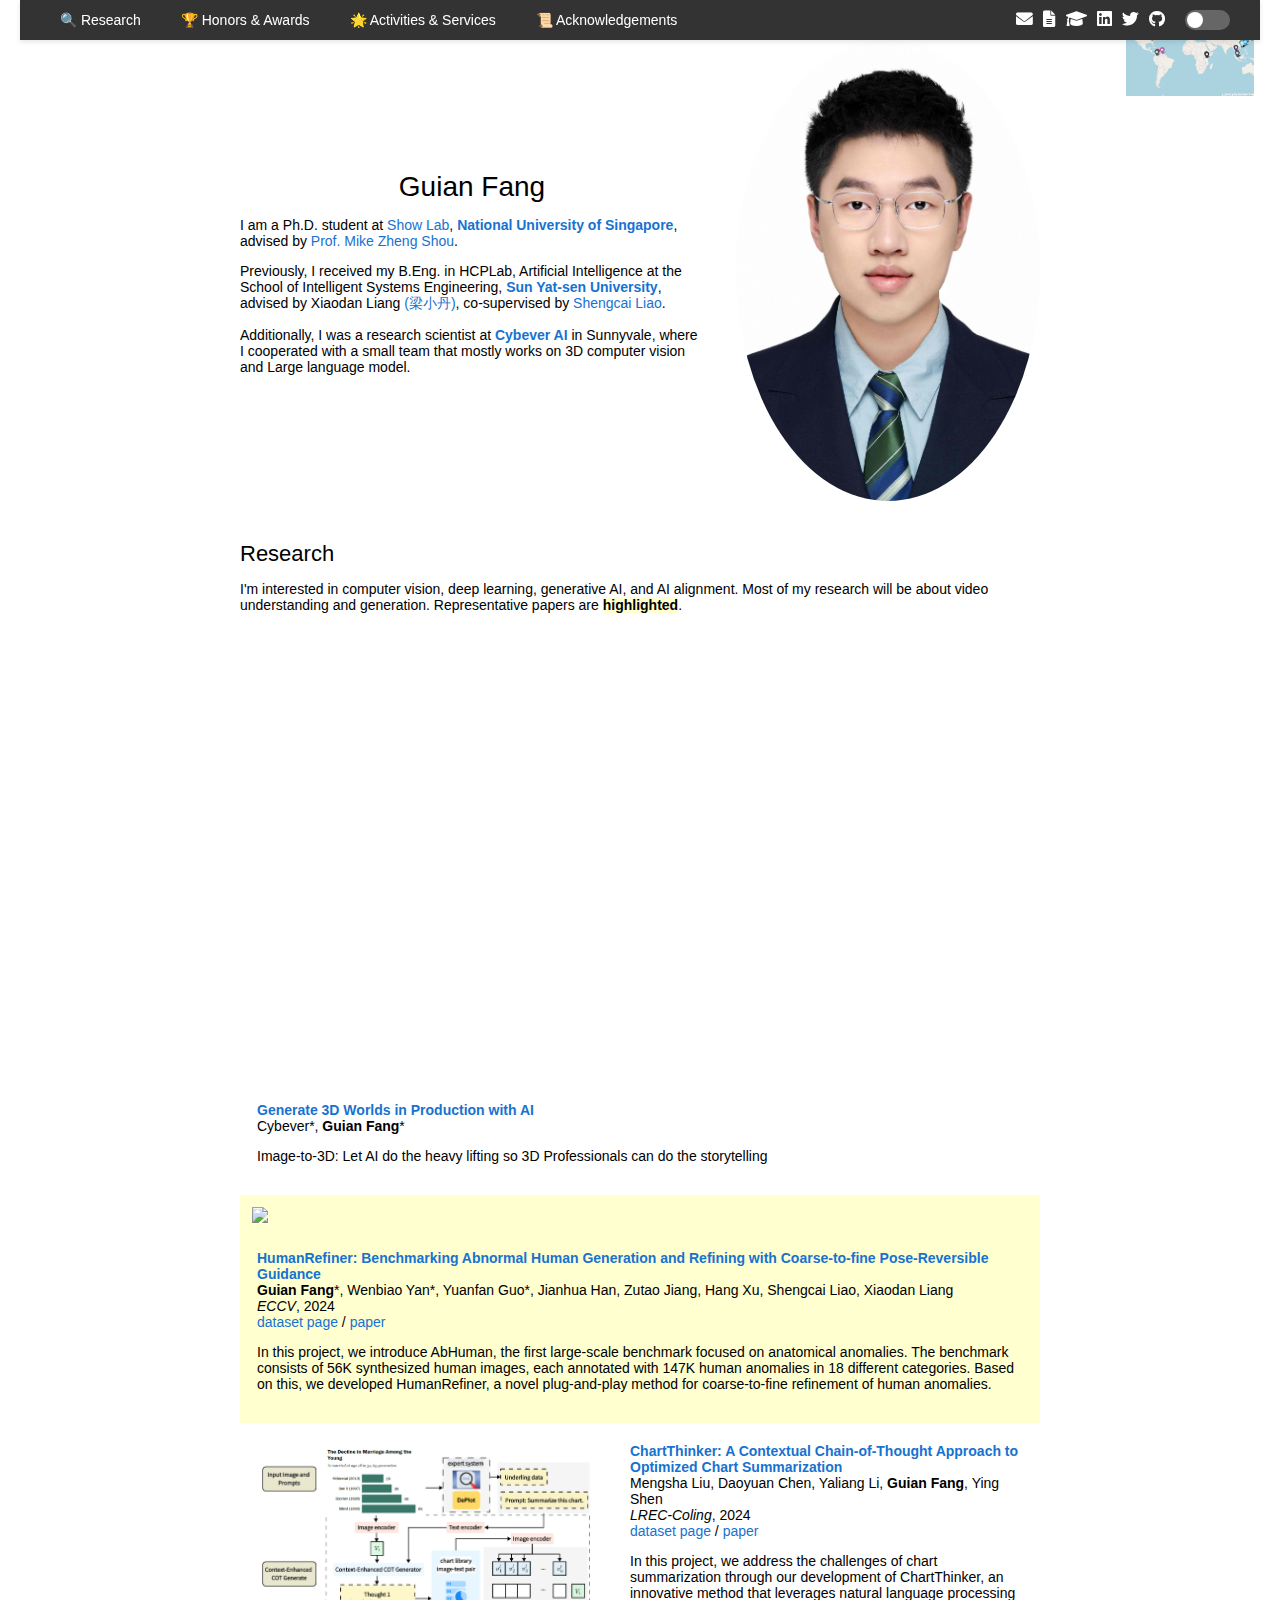
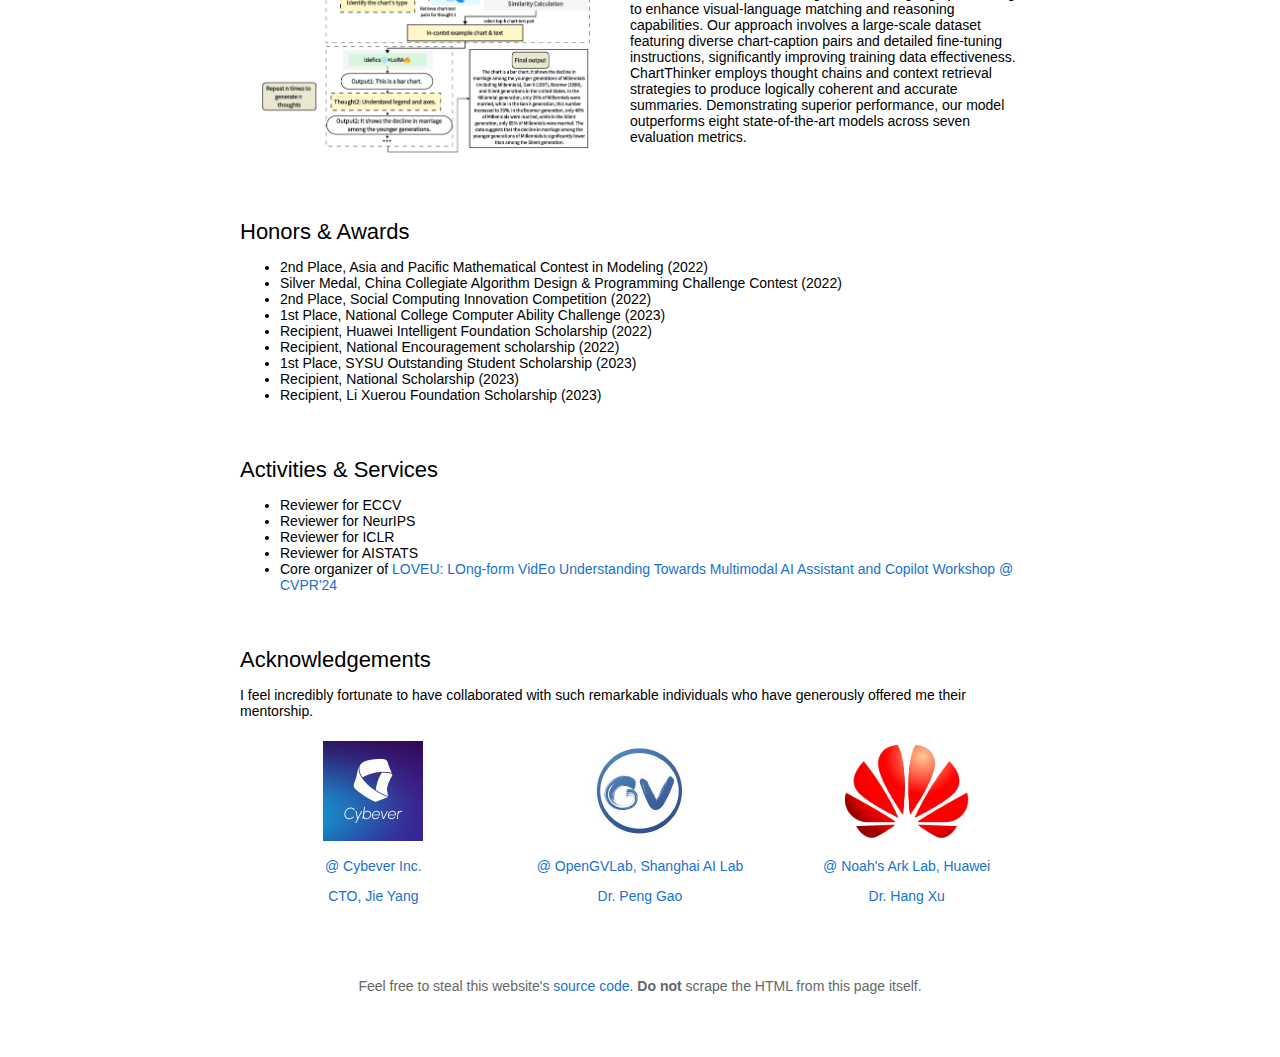
==== commit 38e5c779: "new map" ====
--- a/index.html
+++ b/index.html
@@ -205,13 +205,6 @@
         </tr>
     </tbody>
 </table>
-
-            <p>I would like to express my heartfelt thanks to all the researchers who have cited my work. Your recognition and support are invaluable.</p>
-            <p>Special thanks to <a href="https://github.com/ChenLiu-1996">Chen Liu</a> for developing the <a href="https://github.com/ChenLiu-1996/CitationMap">CitationMap</a> tool, which made visualizing my citations possible.</p>
-        </section>
-        <section>
-            <iframe src="citation_map.html" style="width:100%;height:600px;border:none;"></iframe>
-        </section>
         <footer>
             <p>Feel free to steal this website's <a href="https://github.com/Enderfga/enderfga.github.io">source code</a>. <strong>Do not</strong> scrape the HTML from this page itself.</p>
         </footer>
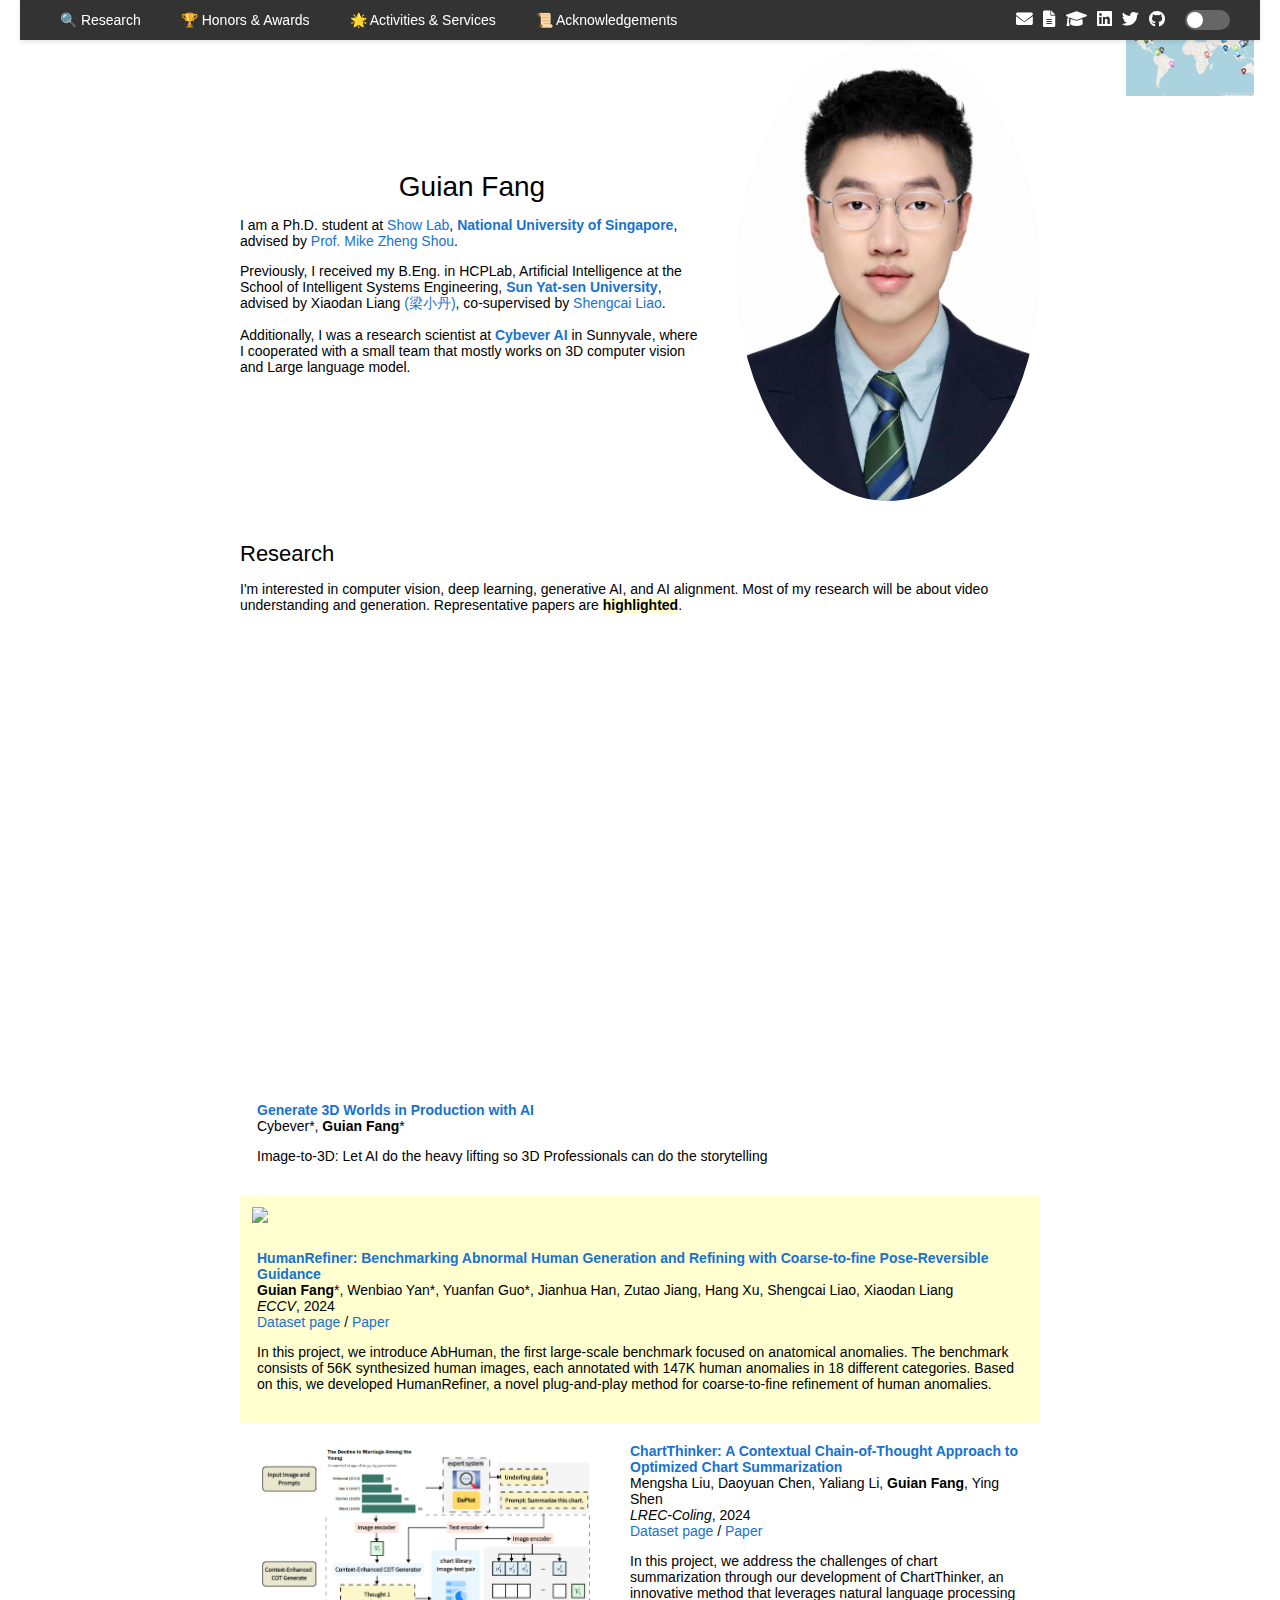
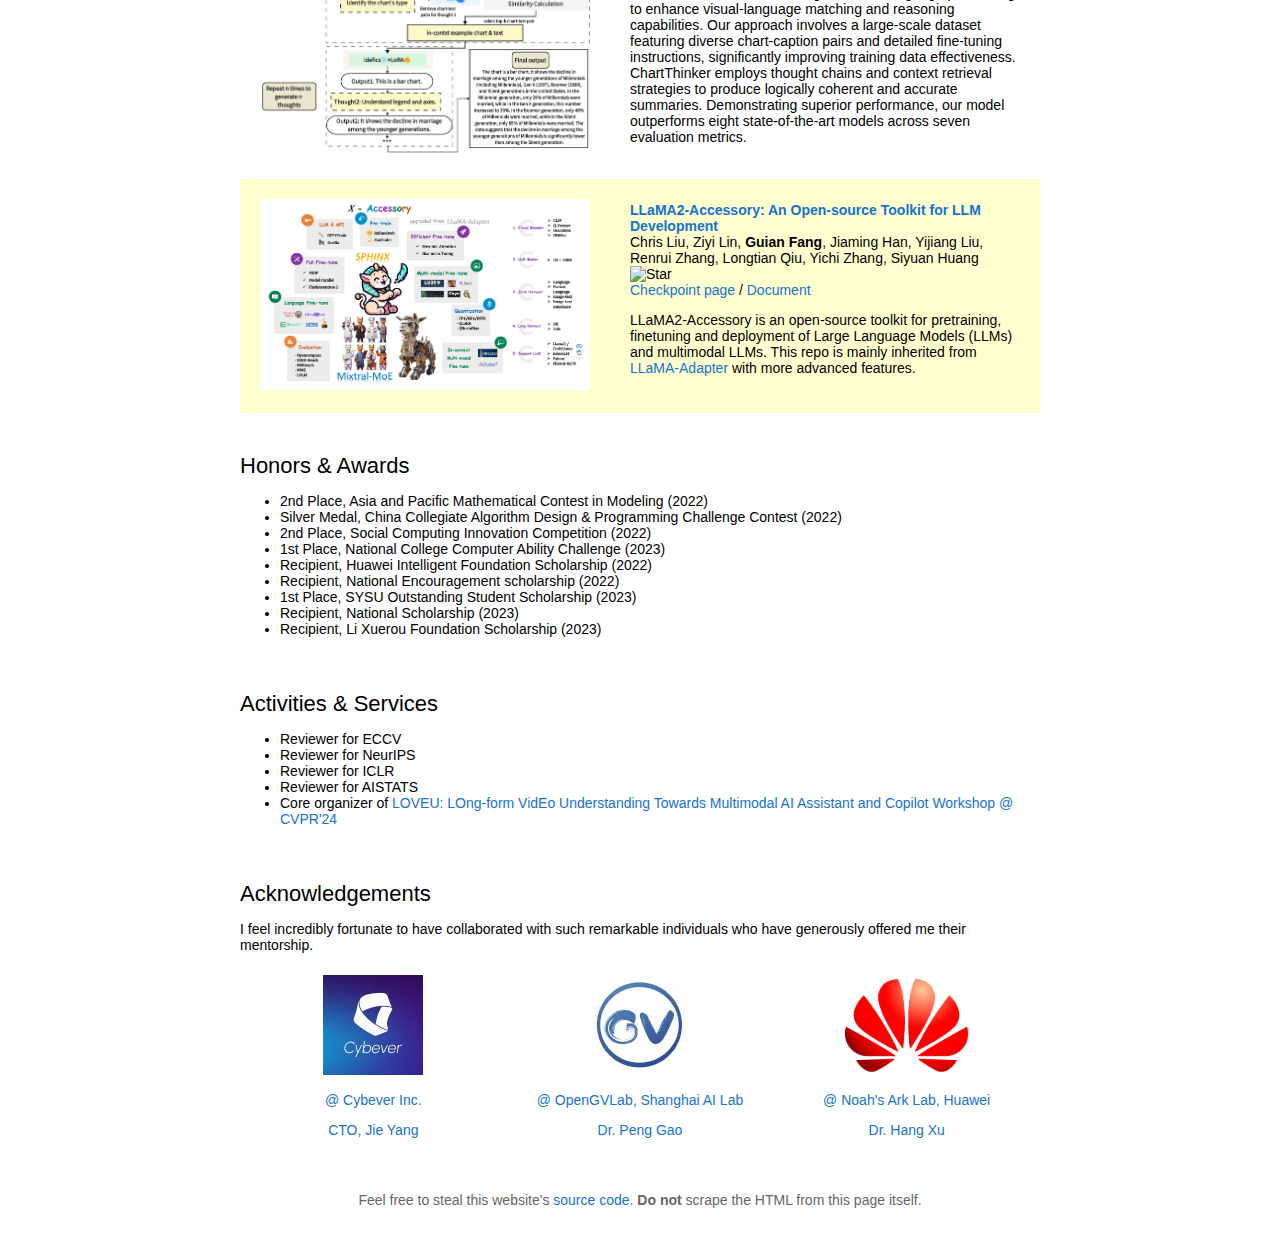
==== commit 6f64dae2: "shanghai:" ====
--- a/index.html
+++ b/index.html
@@ -110,8 +110,8 @@
                     <br>
                     <em>ECCV</em>, 2024
                     <br>
-                    <a href="https://huggingface.co/datasets/Enderfga/HumanRefiner">dataset page</a> /
-                    <a href="https://www.ecva.net/papers/eccv_2024/papers_ECCV/papers/04696.pdf">paper</a>
+                    <a href="https://huggingface.co/datasets/Enderfga/HumanRefiner">Dataset page</a> /
+                    <a href="https://www.ecva.net/papers/eccv_2024/papers_ECCV/papers/04696.pdf">Paper</a>
                     <p>
                       In this project, we introduce AbHuman, the first large-scale benchmark focused on anatomical anomalies. The benchmark consists of 56K synthesized human images, each annotated with 147K human anomalies in 18 different categories. Based on this, we developed HumanRefiner, a novel plug-and-play method for coarse-to-fine refinement of human anomalies.
                     </p>
@@ -133,11 +133,33 @@
                     <br>
                     <em>LREC-Coling</em>, 2024
                     <br>
-                    <a href="https://huggingface.co/datasets/ChartThinker/Chart-Sum-QA">dataset page</a> /
-                    <a href="https://aclanthology.org/2024.lrec-main.273/">paper</a>
+                    <a href="https://huggingface.co/datasets/ChartThinker/Chart-Sum-QA">Dataset page</a> /
+                    <a href="https://aclanthology.org/2024.lrec-main.273/">Paper</a>
                     <p>
                       In this project, we address the challenges of chart summarization through our development of ChartThinker, an innovative method that leverages natural language processing to enhance visual-language matching and reasoning capabilities. Our approach involves a large-scale dataset featuring diverse chart-caption pairs and detailed fine-tuning instructions, significantly improving training data effectiveness. ChartThinker employs thought chains and context retrieval strategies to produce logically coherent and accurate summaries. Demonstrating superior performance, our model outperforms eight state-of-the-art models across seven evaluation metrics.
                     </p>
+                  </td>
+                </tr>
+              </table>
+
+              <table bgcolor="#ffffd0" style="width:100%;border:0px;border-spacing:0px;border-collapse:separate;margin-right:auto;margin-left:auto;">
+                <tr>
+                  <td style="width:25%; padding:20px; vertical-align:middle">
+                    <img src='images/llama2.png' width="330">
+                  </td>
+                  <td style="width:75%; padding:20px; vertical-align:middle">
+                    <a href="https://github.com/Alpha-VLLM/LLaMA2-Accessory">
+                      <span class="papertitle">LLaMA2-Accessory: An Open-source Toolkit for LLM Development</span>
+                    </a>
+                    <br>
+                    Chris Liu, Ziyi Lin, <strong>Guian Fang</strong>, Jiaming Han, Yijiang Liu, Renrui Zhang, Longtian Qiu, Yichi Zhang, Siyuan Huang
+                    <br>
+                    <img src="https://img.shields.io/github/stars/Alpha-VLLM/LLaMA2-Accessory?style=social&amp;label=Star" alt="Star">
+                    <br>
+                    <a href="https://huggingface.co/Alpha-VLLM/LLaMA2-Accessory">Checkpoint page</a> /
+                    <a href="https://llama2-accessory.readthedocs.io/en/latest/">Document</a>
+                    <p>
+                        LLaMA2-Accessory is an open-source toolkit for pretraining, finetuning and deployment of Large Language Models (LLMs) and multimodal LLMs. This repo is mainly inherited from <a href="https://github.com/OpenGVLab/LLaMA-Adapter">LLaMA-Adapter</a> with more advanced features.</p>
                   </td>
                 </tr>
               </table>
--- a/stylesheet.css
+++ b/stylesheet.css
@@ -134,9 +134,8 @@
   background-color: #ffffd0;
 }
     footer {
-        padding: 30px 0 20px;
+        padding: 30px 0 0;
         text-align: center;
-        margin-top: 20px;
     }
     footer a {
         color: #1772d0;
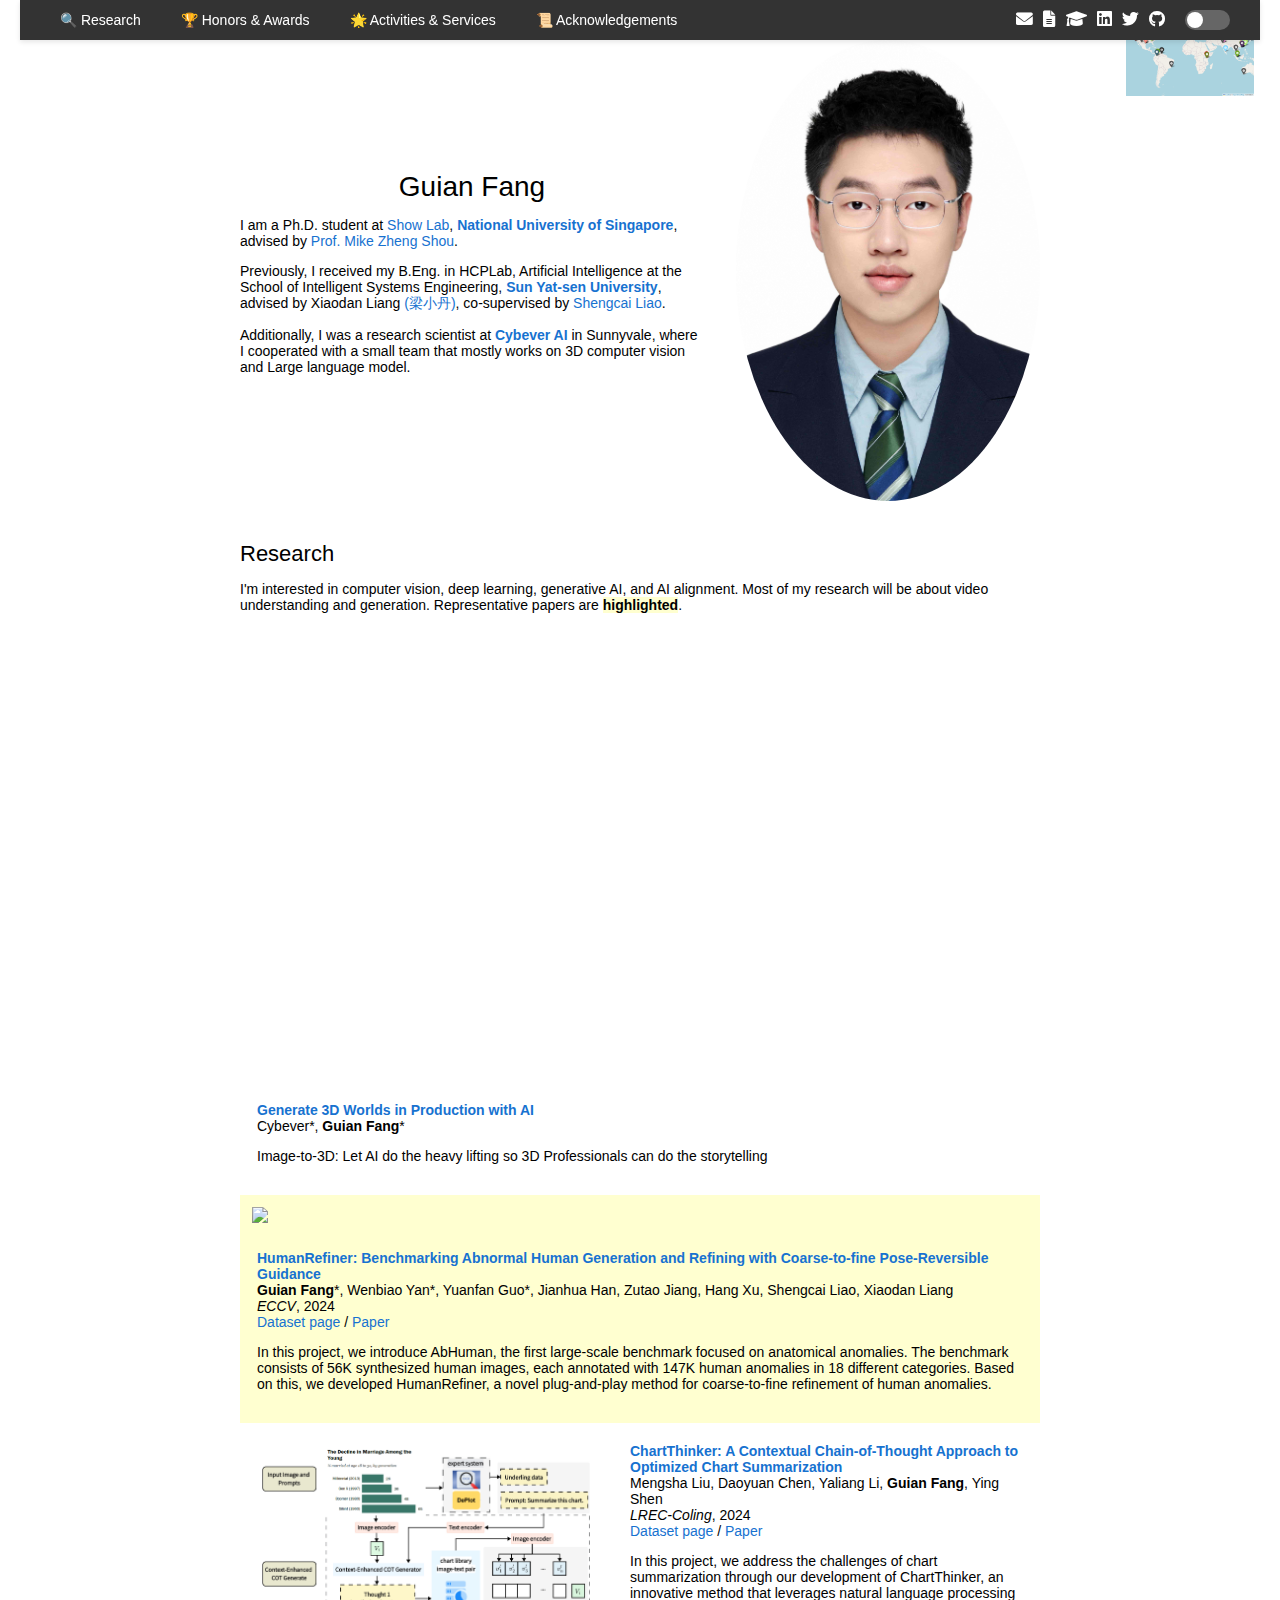
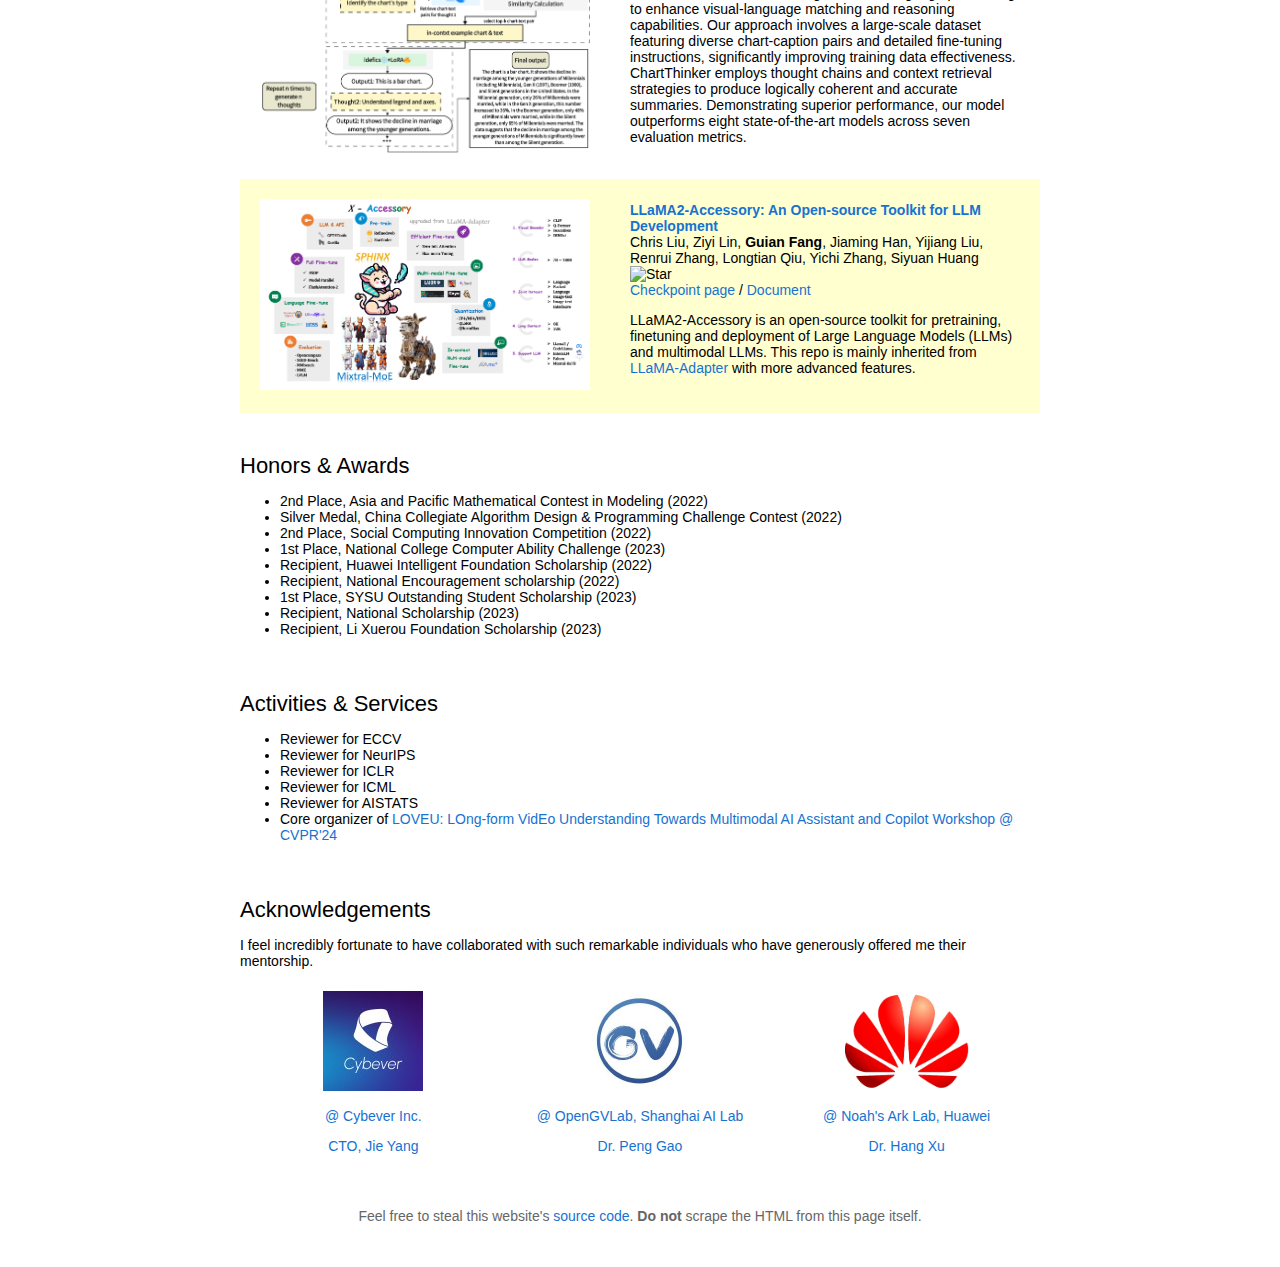
==== commit 2bff5ab9: "Update index.html" ====
--- a/index.html
+++ b/index.html
@@ -185,6 +185,7 @@
                 <li>Reviewer for ECCV</li>
                 <li>Reviewer for NeurIPS</li>
 		<li>Reviewer for ICLR</li>
+		<li>Reviewer for ICML</li>    
 		<li>Reviewer for AISTATS</li>
                 <li>Core organizer of <a href="https://sites.google.com/view/loveucvpr24/home">LOVEU: LOng-form VidEo Understanding Towards Multimodal AI Assistant and Copilot Workshop @ CVPR'24</a>
                 </li>
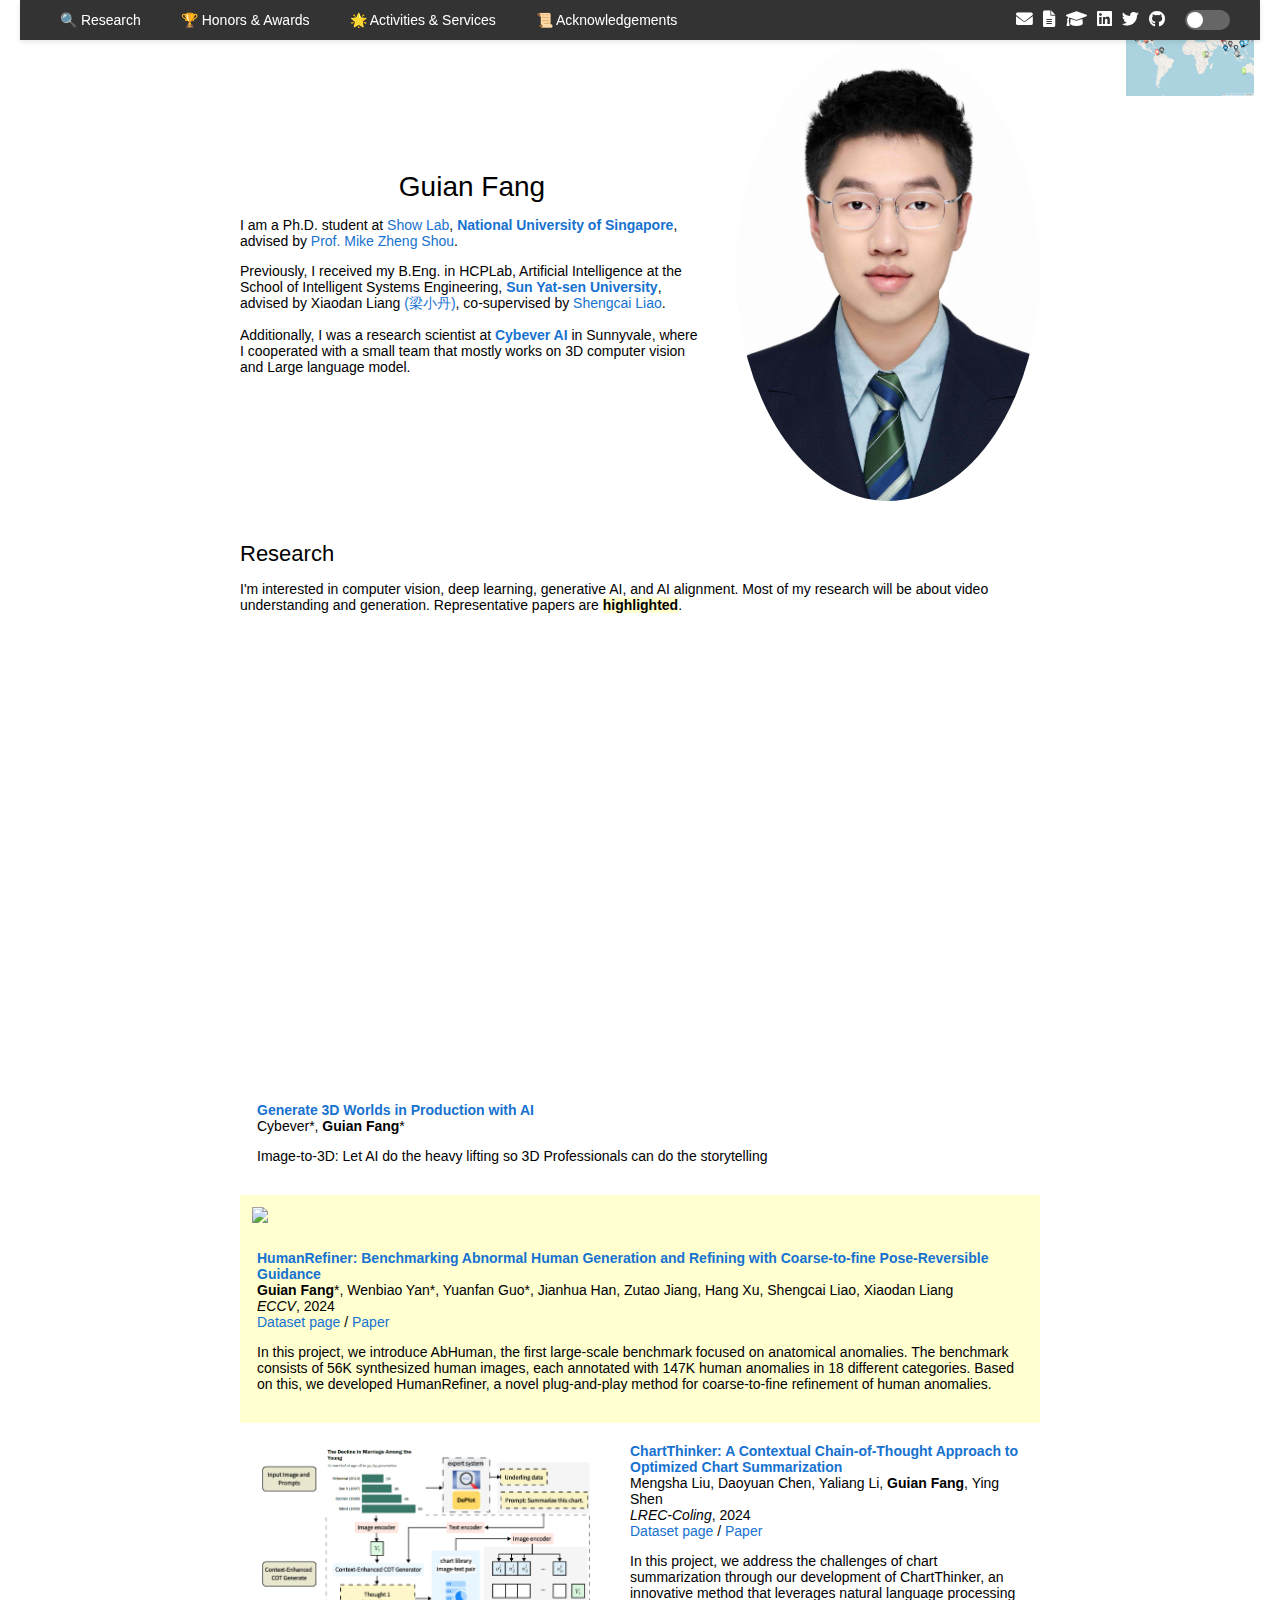
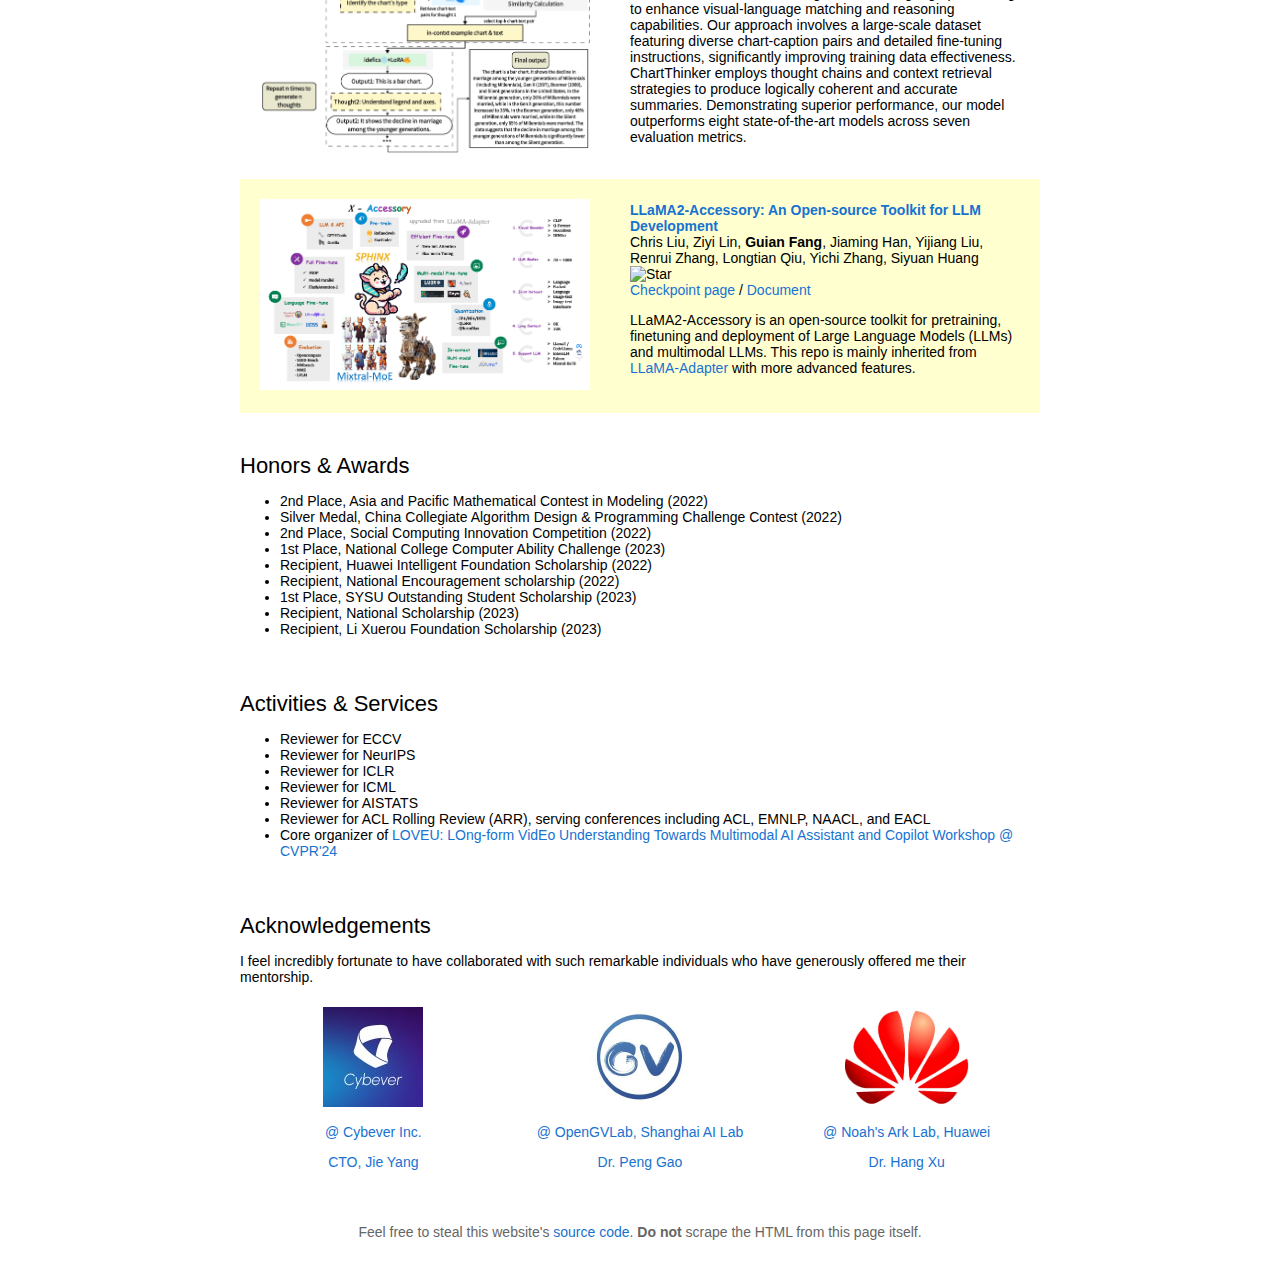
==== commit cf063d02: "Update index.html" ====
--- a/index.html
+++ b/index.html
@@ -187,6 +187,7 @@
 		<li>Reviewer for ICLR</li>
 		<li>Reviewer for ICML</li>    
 		<li>Reviewer for AISTATS</li>
+		<li>Reviewer for ACL Rolling Review (ARR), serving conferences including ACL, EMNLP, NAACL, and EACL</li>
                 <li>Core organizer of <a href="https://sites.google.com/view/loveucvpr24/home">LOVEU: LOng-form VidEo Understanding Towards Multimodal AI Assistant and Copilot Workshop @ CVPR'24</a>
                 </li>
             </ul>
